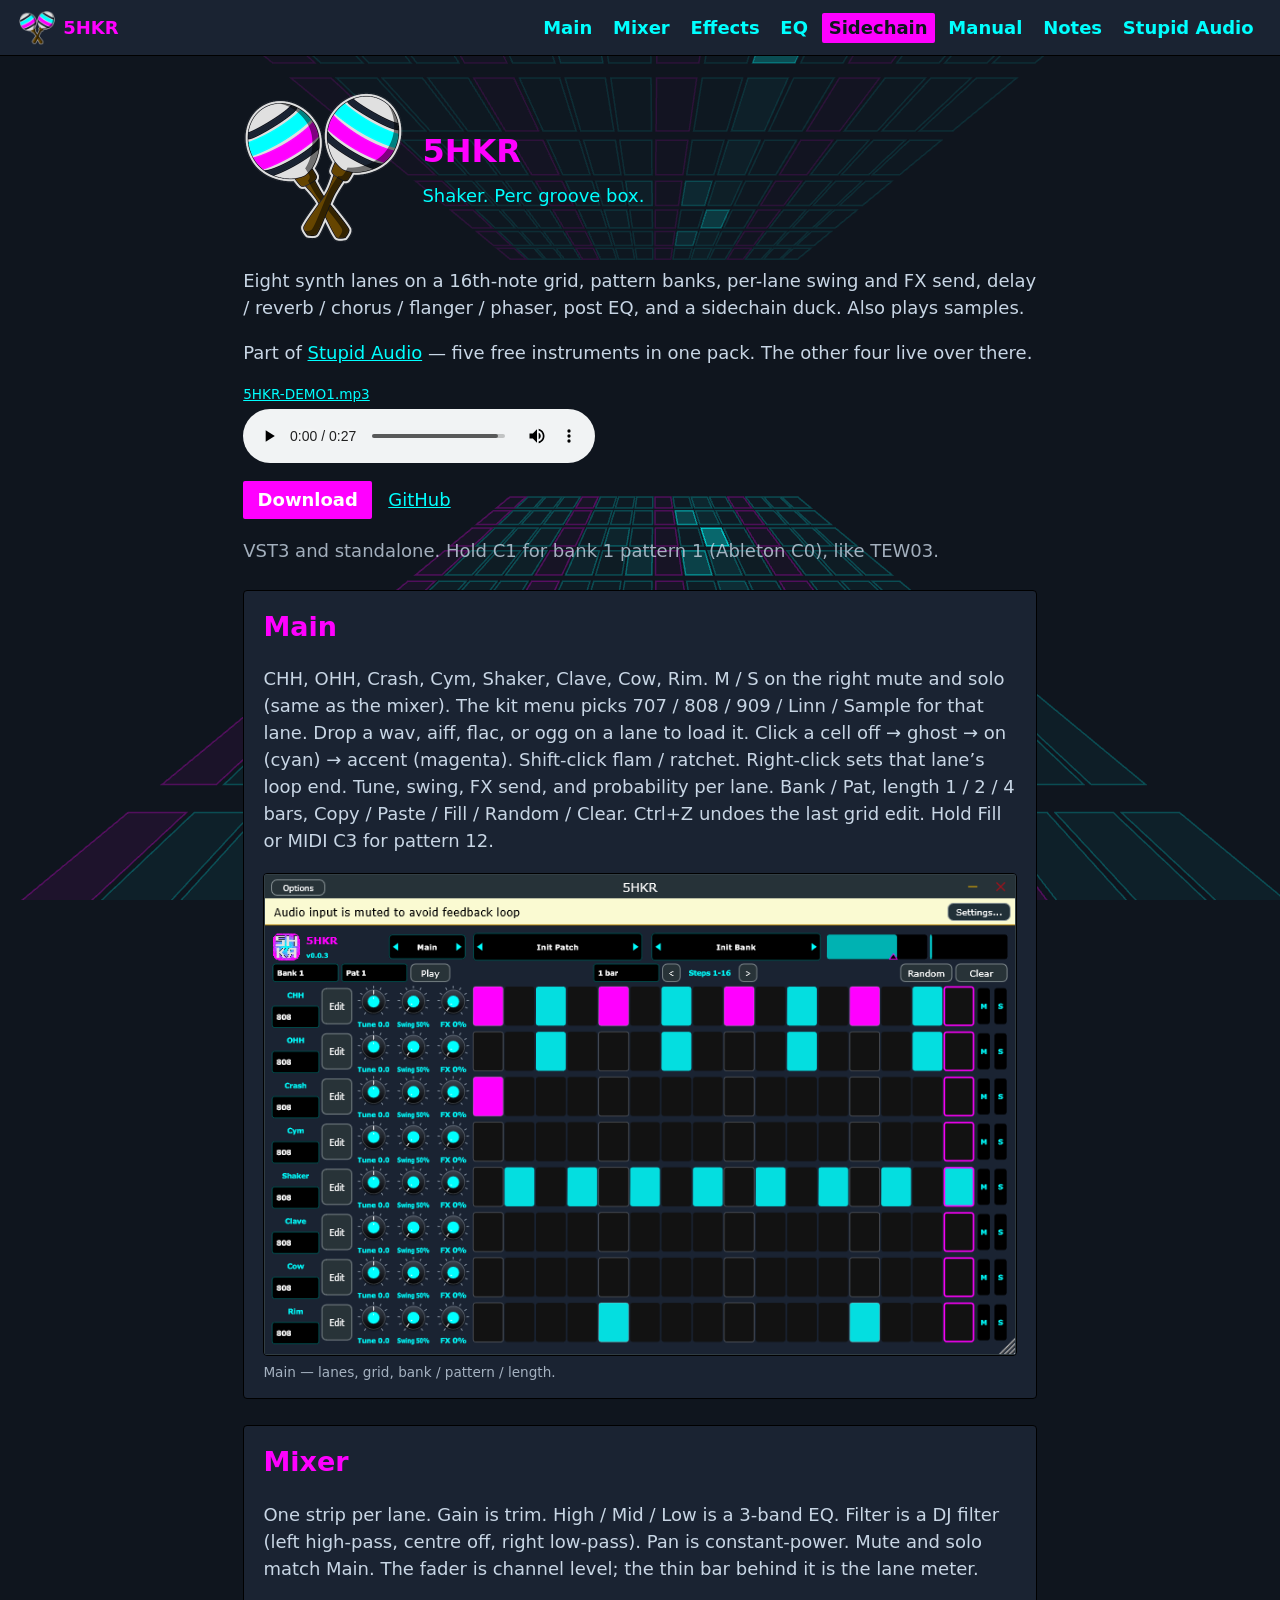
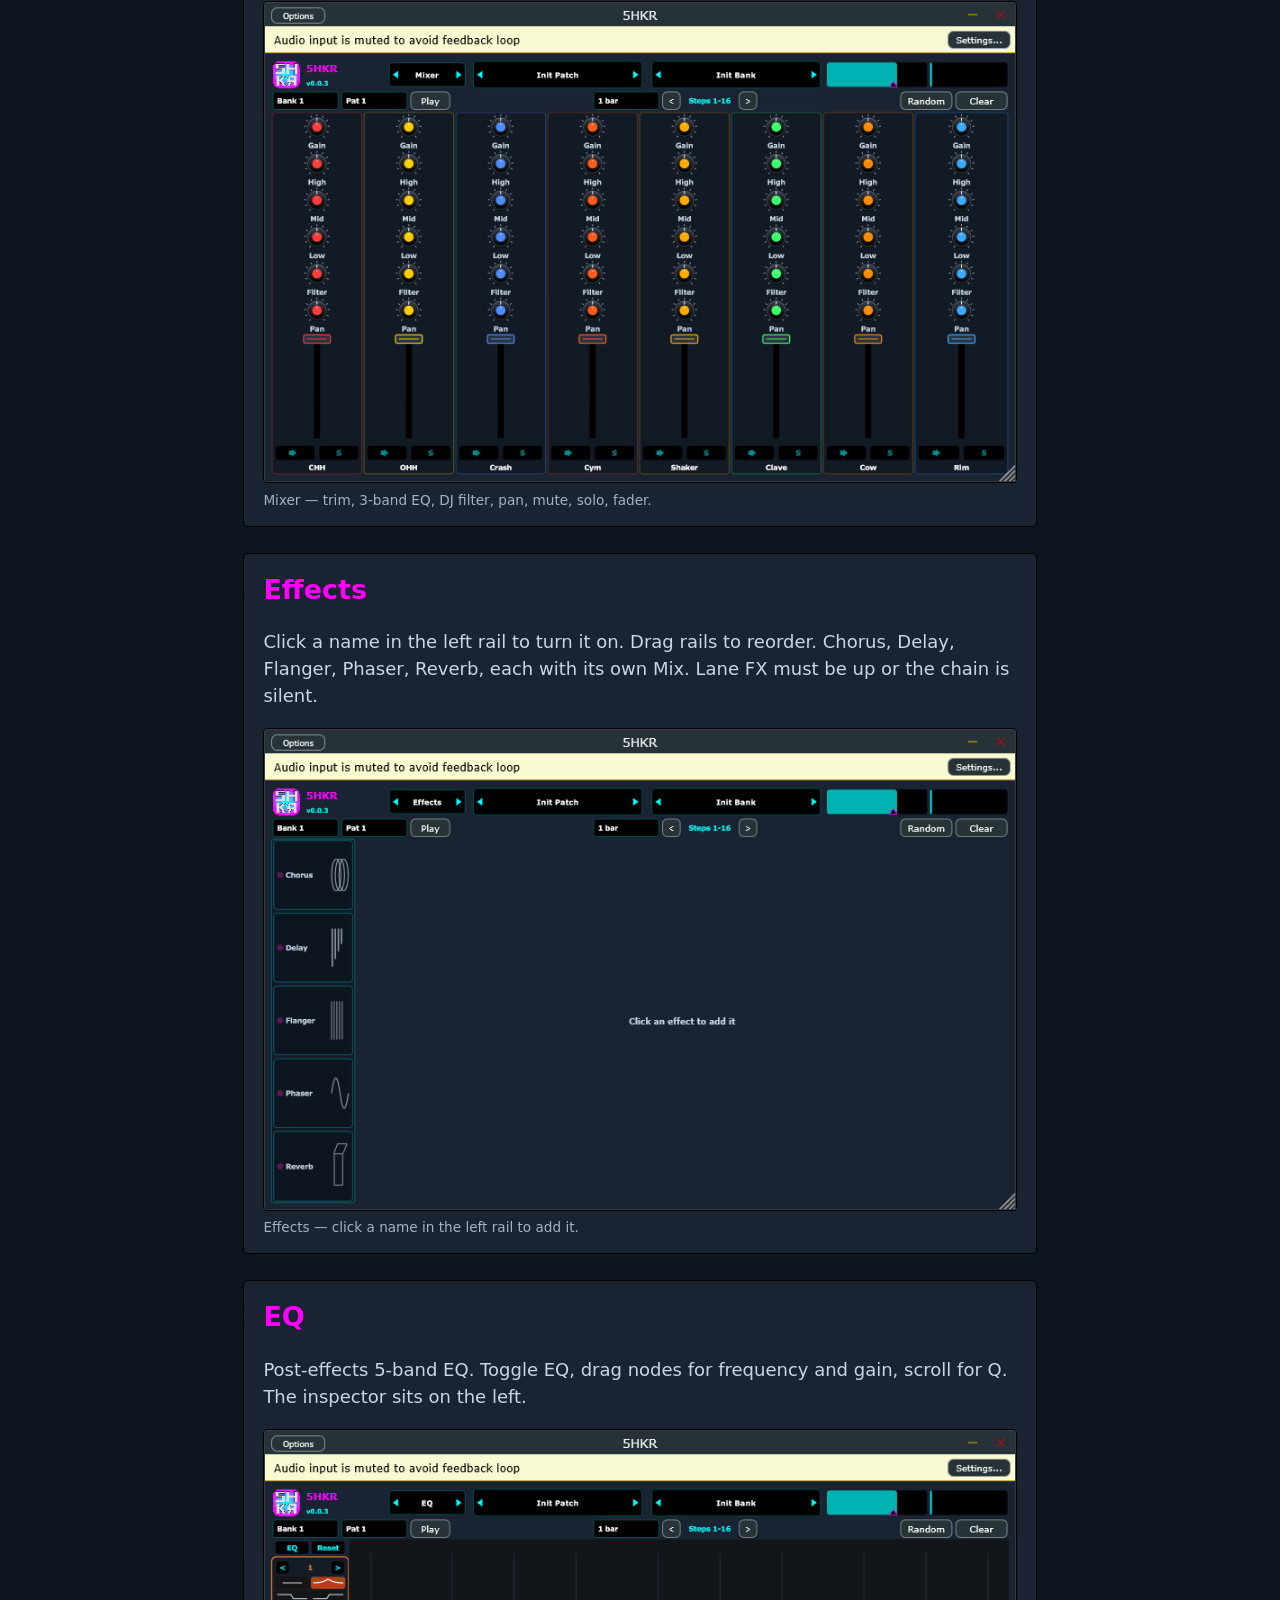
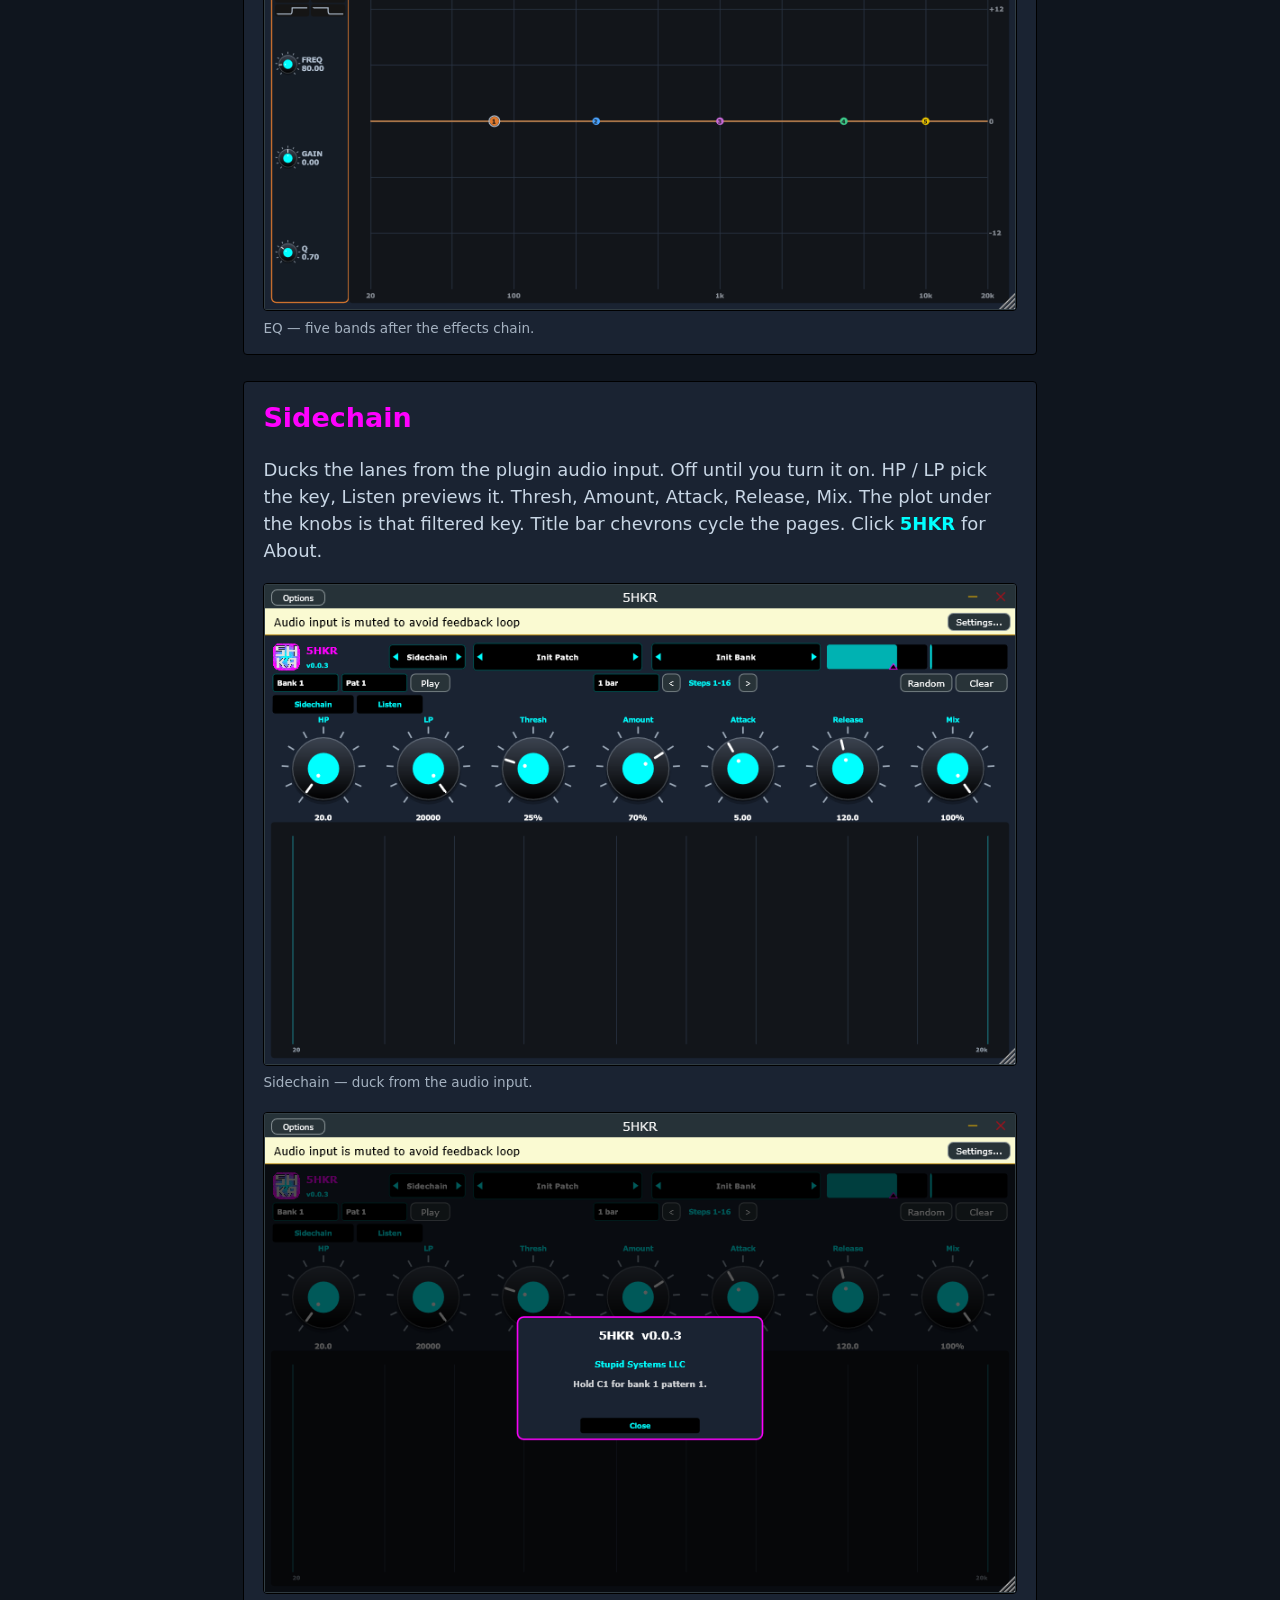
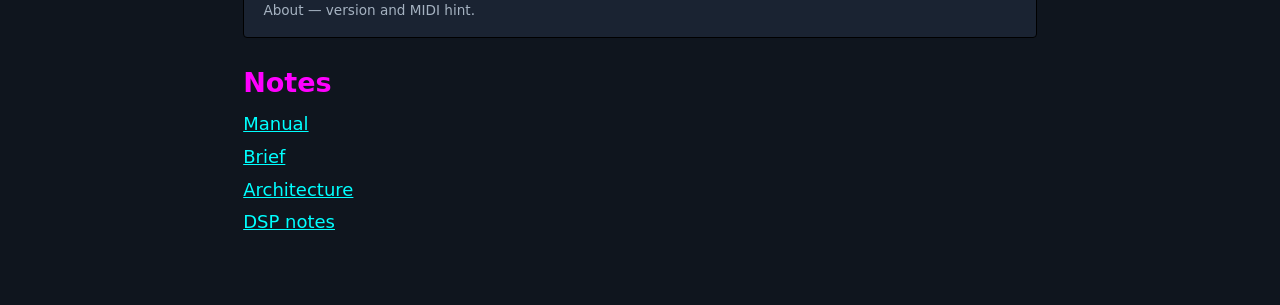
==== docs/index.html @ c264ff8a "add perc sequencer tools and grid undo - ghost steps, flam/ratchet, per-lane probability - copy/past" ====
<!DOCTYPE html>
<html lang="en">
<head>
  <meta charset="utf-8">
  <meta name="viewport" content="width=device-width, initial-scale=1">
  <title>5HKR | perc groove box</title>
  <link rel="icon" href="logo.png">
  <link rel="stylesheet" href="style.css">
</head>
<body>
  <canvas id="fx" aria-hidden="true"></canvas>
  <header>
    <a class="brand" href="#top"><img src="logo.png" alt="" width="36" height="36">5HKR</a>
    <nav>
      <a href="#main">Main</a>
      <a href="#mixer">Mixer</a>
      <a href="#effects">Effects</a>
      <a href="#eq">EQ</a>
      <a href="#sidechain">Sidechain</a>
      <a href="notes.html?doc=MANUAL.md">Manual</a>
      <a href="#notes">Notes</a>
      <a href="https://audio.stupid.systems/">Stupid Audio</a>
    </nav>
  </header>

  <main id="top">
    <div class="lead">
      <img class="hero" src="logo.png" alt="5HKR" width="160" height="160">
      <div>
        <h1>5HKR</h1>
        <p class="tag">Shaker. Perc groove box.</p>
      </div>
    </div>
    <p>Eight synth lanes on a 16th-note grid, pattern banks, per-lane swing and FX send, delay / reverb / chorus / flanger / phaser, post EQ, and a sidechain duck. Also plays samples.</p>
    <p>Part of <a href="https://audio.stupid.systems/">Stupid Audio</a> — five free instruments in one pack. The other four live over there.</p>
    <p class="demo">
      <a href="5HKR-DEMO1.mp3">5HKR-DEMO1.mp3</a>
      <audio controls preload="metadata">
        <source src="5HKR-DEMO1.mp3" type="audio/mpeg">
        Your browser cannot play this demo.
      </audio>
    </p>
    <p class="actions">
      <a class="download" href="https://github.com/iamtew/5HKR/releases/latest">Download</a>
      <a href="https://github.com/iamtew/5HKR">GitHub</a>
    </p>
    <p class="meta">VST3 and standalone. Hold C1 for bank 1 pattern 1 (Ableton C0), like TEW03.</p>

    <section id="main" class="card">
      <h2>Main</h2>
      <p>CHH, OHH, Crash, Cym, Shaker, Clave, Cow, Rim. M / S on the right mute and solo (same as the mixer). The kit menu picks 707 / 808 / 909 / Linn / Sample for that lane. Drop a wav, aiff, flac, or ogg on a lane to load it. Click a cell off → ghost → on (cyan) → accent (magenta). Shift-click flam / ratchet. Right-click sets that lane’s loop end. Tune, swing, FX send, and probability per lane. Bank / Pat, length 1 / 2 / 4 bars, Copy / Paste / Fill / Random / Clear. Ctrl+Z undoes the last grid edit. Hold Fill or MIDI C3 for pattern 12.</p>
      <figure>
        <img class="shot" src="main.png" alt="5HKR main page: eight lanes and step grid">
        <figcaption>Main — lanes, grid, bank / pattern / length.</figcaption>
      </figure>
    </section>

    <section id="mixer" class="card">
      <h2>Mixer</h2>
      <p>One strip per lane. Gain is trim. High / Mid / Low is a 3-band EQ. Filter is a DJ filter (left high-pass, centre off, right low-pass). Pan is constant-power. Mute and solo match Main. The fader is channel level; the thin bar behind it is the lane meter.</p>
      <figure>
        <img class="shot" src="mixer.png" alt="5HKR mixer page: eight lane strips">
        <figcaption>Mixer — trim, 3-band EQ, DJ filter, pan, mute, solo, fader.</figcaption>
      </figure>
    </section>

    <section id="effects" class="card">
      <h2>Effects</h2>
      <p>Click a name in the left rail to turn it on. Drag rails to reorder. Chorus, Delay, Flanger, Phaser, Reverb, each with its own Mix. Lane FX must be up or the chain is silent.</p>
      <figure>
        <img class="shot" src="effects.png" alt="5HKR effects page: chorus, delay, flanger, phaser, reverb">
        <figcaption>Effects — click a name in the left rail to add it.</figcaption>
      </figure>
    </section>

    <section id="eq" class="card">
      <h2>EQ</h2>
      <p>Post-effects 5-band EQ. Toggle EQ, drag nodes for frequency and gain, scroll for Q. The inspector sits on the left.</p>
      <figure>
        <img class="shot" src="eq.png" alt="5HKR five-band EQ page">
        <figcaption>EQ — five bands after the effects chain.</figcaption>
      </figure>
    </section>

    <section id="sidechain" class="card">
      <h2>Sidechain</h2>
      <p>Ducks the lanes from the plugin audio input. Off until you turn it on. HP / LP pick the key, Listen previews it. Thresh, Amount, Attack, Release, Mix. The plot under the knobs is that filtered key. Title bar chevrons cycle the pages. Click <strong>5HKR</strong> for About.</p>
      <figure>
        <img class="shot" src="sidechain.png" alt="5HKR sidechain page">
        <figcaption>Sidechain — duck from the audio input.</figcaption>
      </figure>
      <figure>
        <img class="shot" src="about.png" alt="5HKR about dialog">
        <figcaption>About — version and MIDI hint.</figcaption>
      </figure>
    </section>

    <section id="notes">
      <h2>Notes</h2>
      <a href="notes.html?doc=MANUAL.md">Manual</a>
      <a href="notes.html?doc=PRD.md">Brief</a>
      <a href="notes.html?doc=ARCHITECTURE.md">Architecture</a>
      <a href="notes.html?doc=DSP_NOTES.md">DSP notes</a>
    </section>
  </main>
  <script type="module" src="fx.js"></script>
  <script src="site.js"></script>
</body>
</html>
---- docs/style.css ----
:root {
  --ink: #0f151e;
  --chassis: #1a2332;
  --magenta: #ff00ff;
  --cyan: #00ffff;
  --metal: #c8d6e5;
  --white: #ffffff;
}

* { box-sizing: border-box; }

body {
  margin: 0;
  background: var(--ink);
  color: var(--metal);
  font: 18px/1.5 system-ui, sans-serif;
}

#fx {
  position: fixed;
  inset: 0;
  overflow: hidden;
  pointer-events: none;
  z-index: 0;
}

a { color: var(--cyan); }
a:hover { color: var(--magenta); }

header {
  position: sticky;
  top: 0;
  z-index: 2;
  display: flex;
  align-items: center;
  justify-content: space-between;
  gap: 1rem;
  padding: 0.6rem 1.2rem;
  background: var(--chassis);
  border-bottom: 1px solid #000;
}

.brand {
  display: flex;
  align-items: center;
  gap: 0.5rem;
  color: var(--magenta);
  font-weight: 700;
  text-decoration: none;
}

nav { display: flex; flex-wrap: wrap; gap: 0.4rem; }

nav a {
  color: var(--cyan);
  font-weight: 700;
  text-decoration: none;
  padding: 0.1rem 0.45rem;
  border-radius: 2px;
}

nav a.on {
  color: var(--ink);
  background: var(--magenta);
}

main {
  position: relative;
  z-index: 1;
  max-width: 52rem;
  margin: 0 auto;
  padding: 2rem 1.2rem 4rem;
}

.lead {
  display: flex;
  align-items: center;
  gap: 1.2rem;
  margin-bottom: 1.2rem;
}

.hero { display: block; flex-shrink: 0; }

figure { margin: 1.2rem 0 0; }
.shot {
  display: block;
  width: 100%;
  margin: 0;
  border-radius: 4px;
  border: 1px solid #000;
}
figcaption {
  margin-top: 0.4rem;
  font-size: 0.85rem;
  opacity: 0.8;
}

h1, h2 { color: var(--magenta); margin: 0 0 0.4rem; }

h1 { font-size: 2rem; }

.tag { margin: 0.2rem 0 0; color: var(--cyan); }

.demo { margin: 0 0 0.7rem; }
.demo a { display: block; font-size: 0.85rem; margin-bottom: 0.25rem; }
.demo audio { width: 100%; max-width: 22rem; display: block; }

.actions { display: flex; align-items: center; gap: 1rem; }

.download {
  display: inline-block;
  background: var(--magenta);
  color: var(--white);
  font-weight: 700;
  text-decoration: none;
  padding: 0.35rem 0.9rem;
  border-radius: 2px;
}

.download:hover { background: var(--cyan); color: var(--ink); }

.meta { color: var(--metal); opacity: 0.8; }

section { margin-top: 1.6rem; }

.card {
  background: var(--chassis);
  border: 1px solid #000;
  border-radius: 4px;
  padding: 1rem 1.2rem;
}

#notes a { display: block; margin: 0.35rem 0; }

strong { color: var(--cyan); }

.md h1, .md h2, .md h3 { color: var(--magenta); margin: 1.2rem 0 0.35rem; }
.md h1 { margin-top: 0; font-size: 1.7rem; }
.md h2 { font-size: 1.2rem; }
.md h3 { font-size: 1.05rem; }
.md p { margin: 0.45rem 0; }
.md ul, .md ol { padding-left: 1.25rem; margin: 0.35rem 0; }
.md li { margin: 0.2rem 0; }
.md code {
  background: var(--ink);
  padding: 0.05rem 0.35rem;
  border-radius: 2px;
  font-size: 0.9em;
}
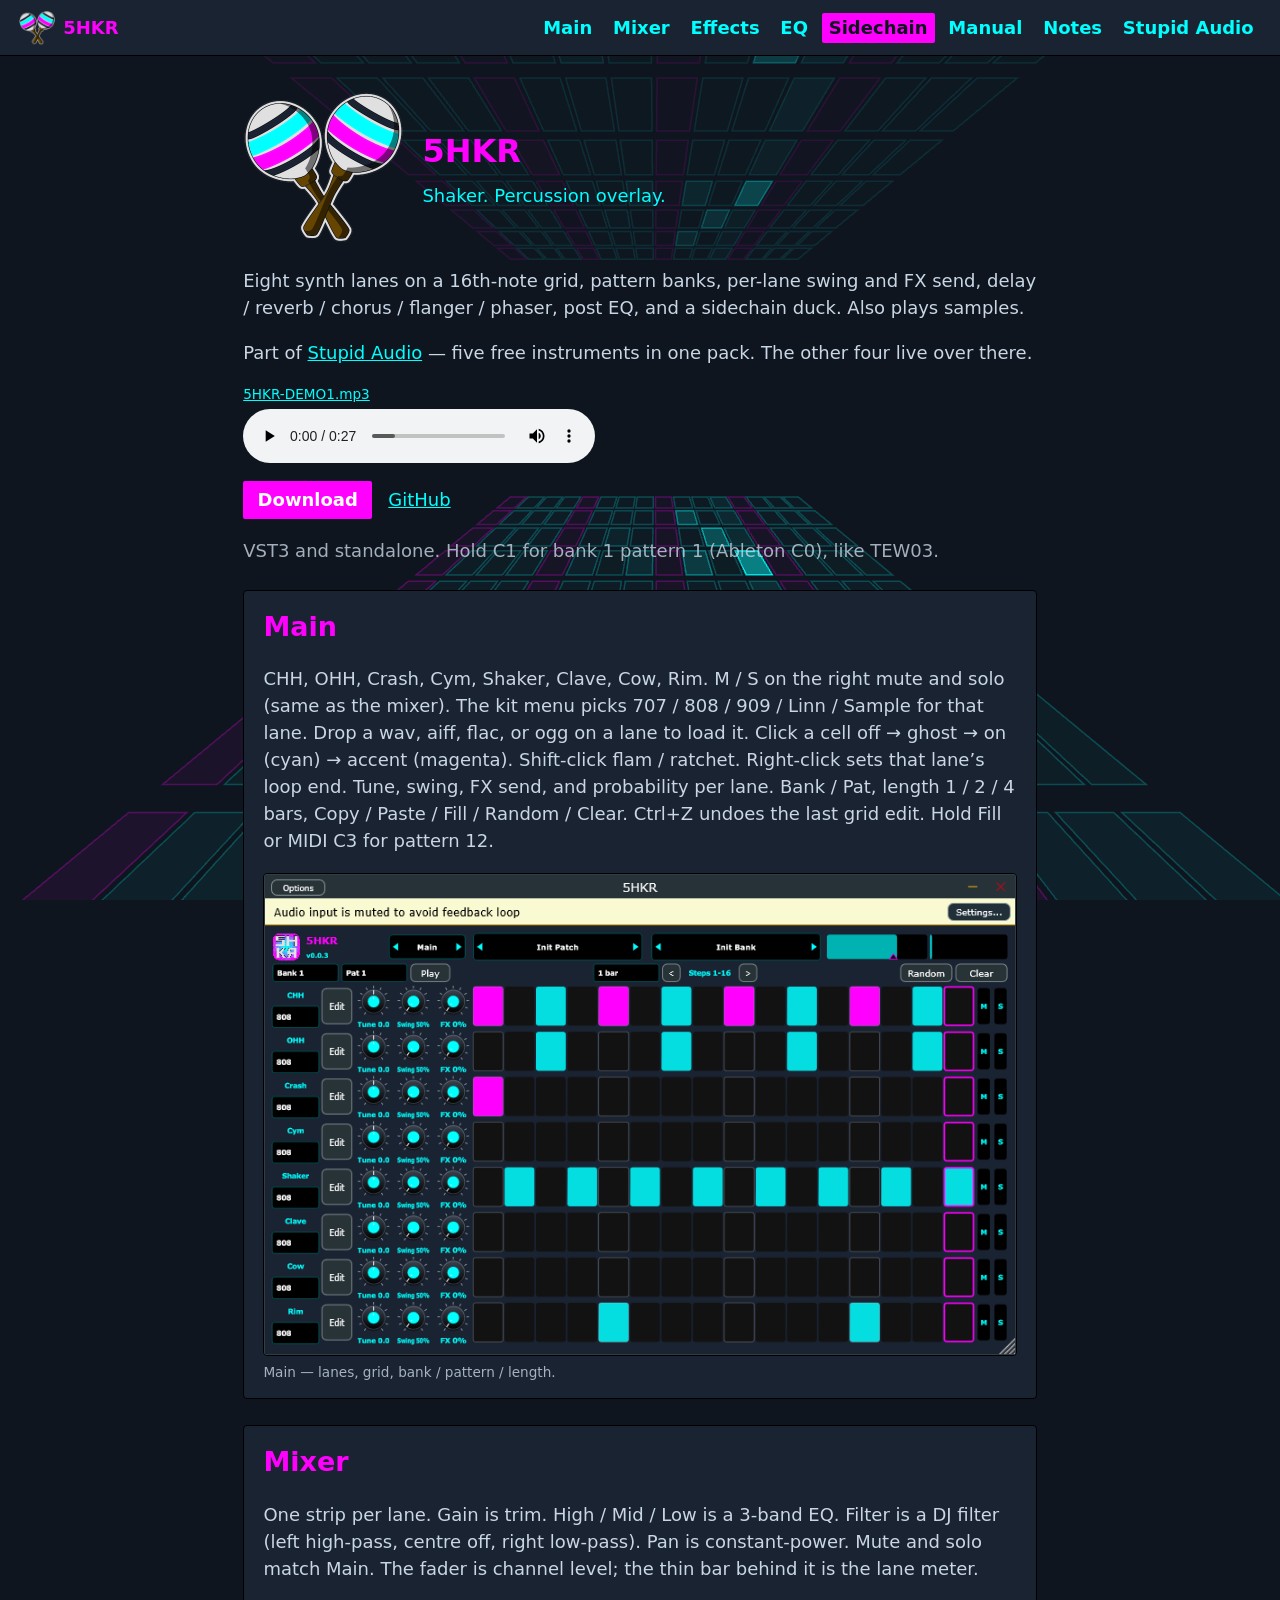
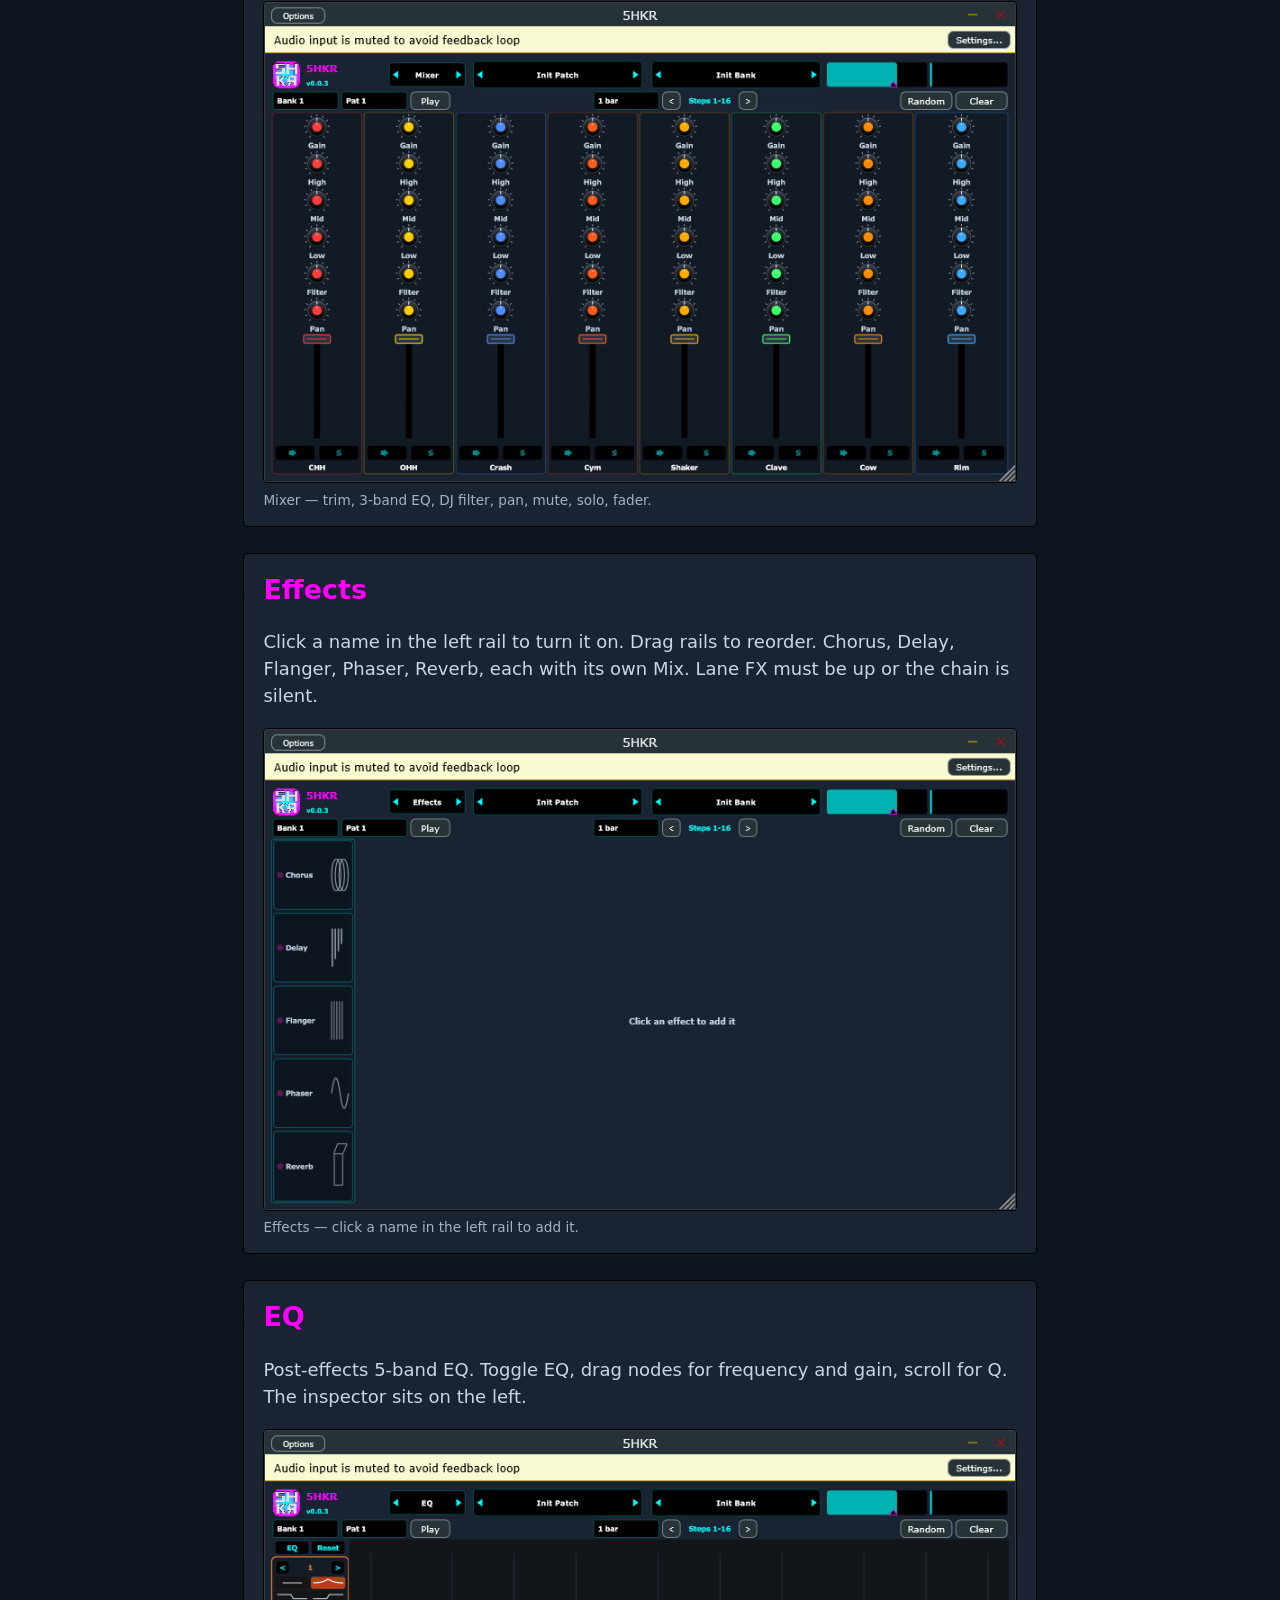
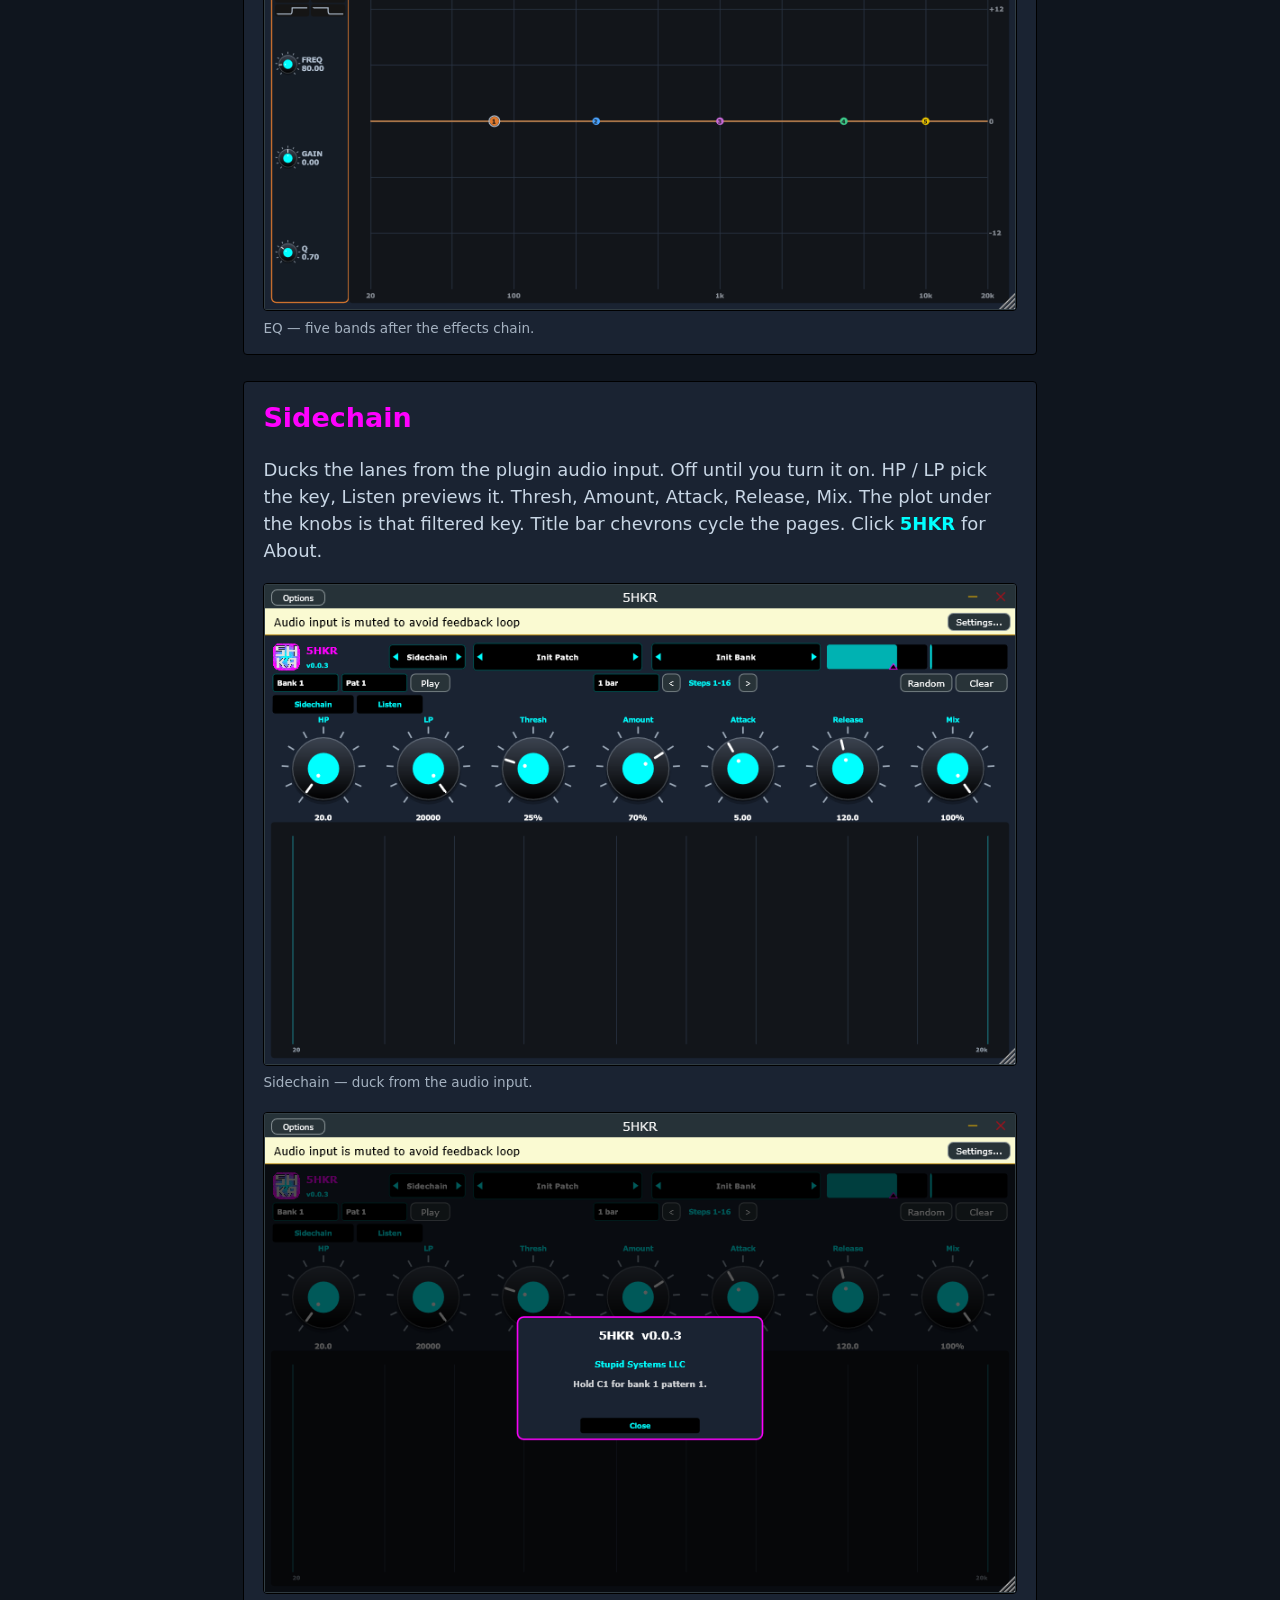
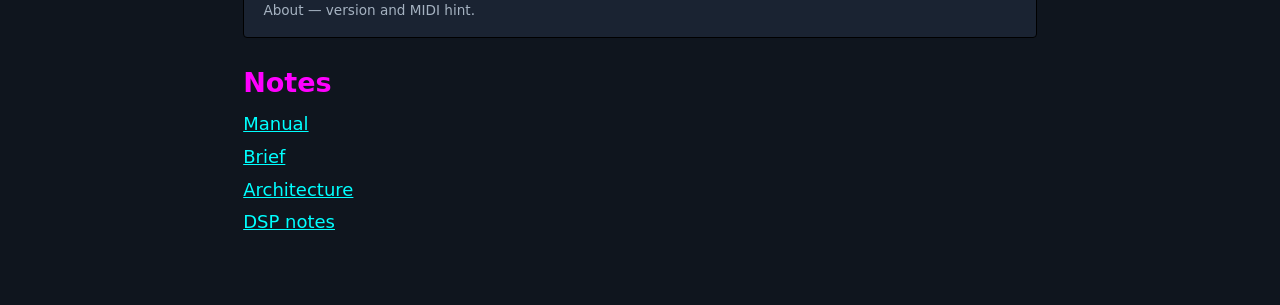
==== commit cb847551: "call it percussion overlay - replace groove box product copy  Co-authored-by: Cursor <cursoragent@cu" ====
--- a/docs/index.html
+++ b/docs/index.html
@@ -3,7 +3,7 @@
 <head>
   <meta charset="utf-8">
   <meta name="viewport" content="width=device-width, initial-scale=1">
-  <title>5HKR | perc groove box</title>
+  <title>5HKR | percussion overlay</title>
   <link rel="icon" href="logo.png">
   <link rel="stylesheet" href="style.css">
 </head>
@@ -28,7 +28,7 @@
       <img class="hero" src="logo.png" alt="5HKR" width="160" height="160">
       <div>
         <h1>5HKR</h1>
-        <p class="tag">Shaker. Perc groove box.</p>
+        <p class="tag">Shaker. Percussion overlay.</p>
       </div>
     </div>
     <p>Eight synth lanes on a 16th-note grid, pattern banks, per-lane swing and FX send, delay / reverb / chorus / flanger / phaser, post EQ, and a sidechain duck. Also plays samples.</p>
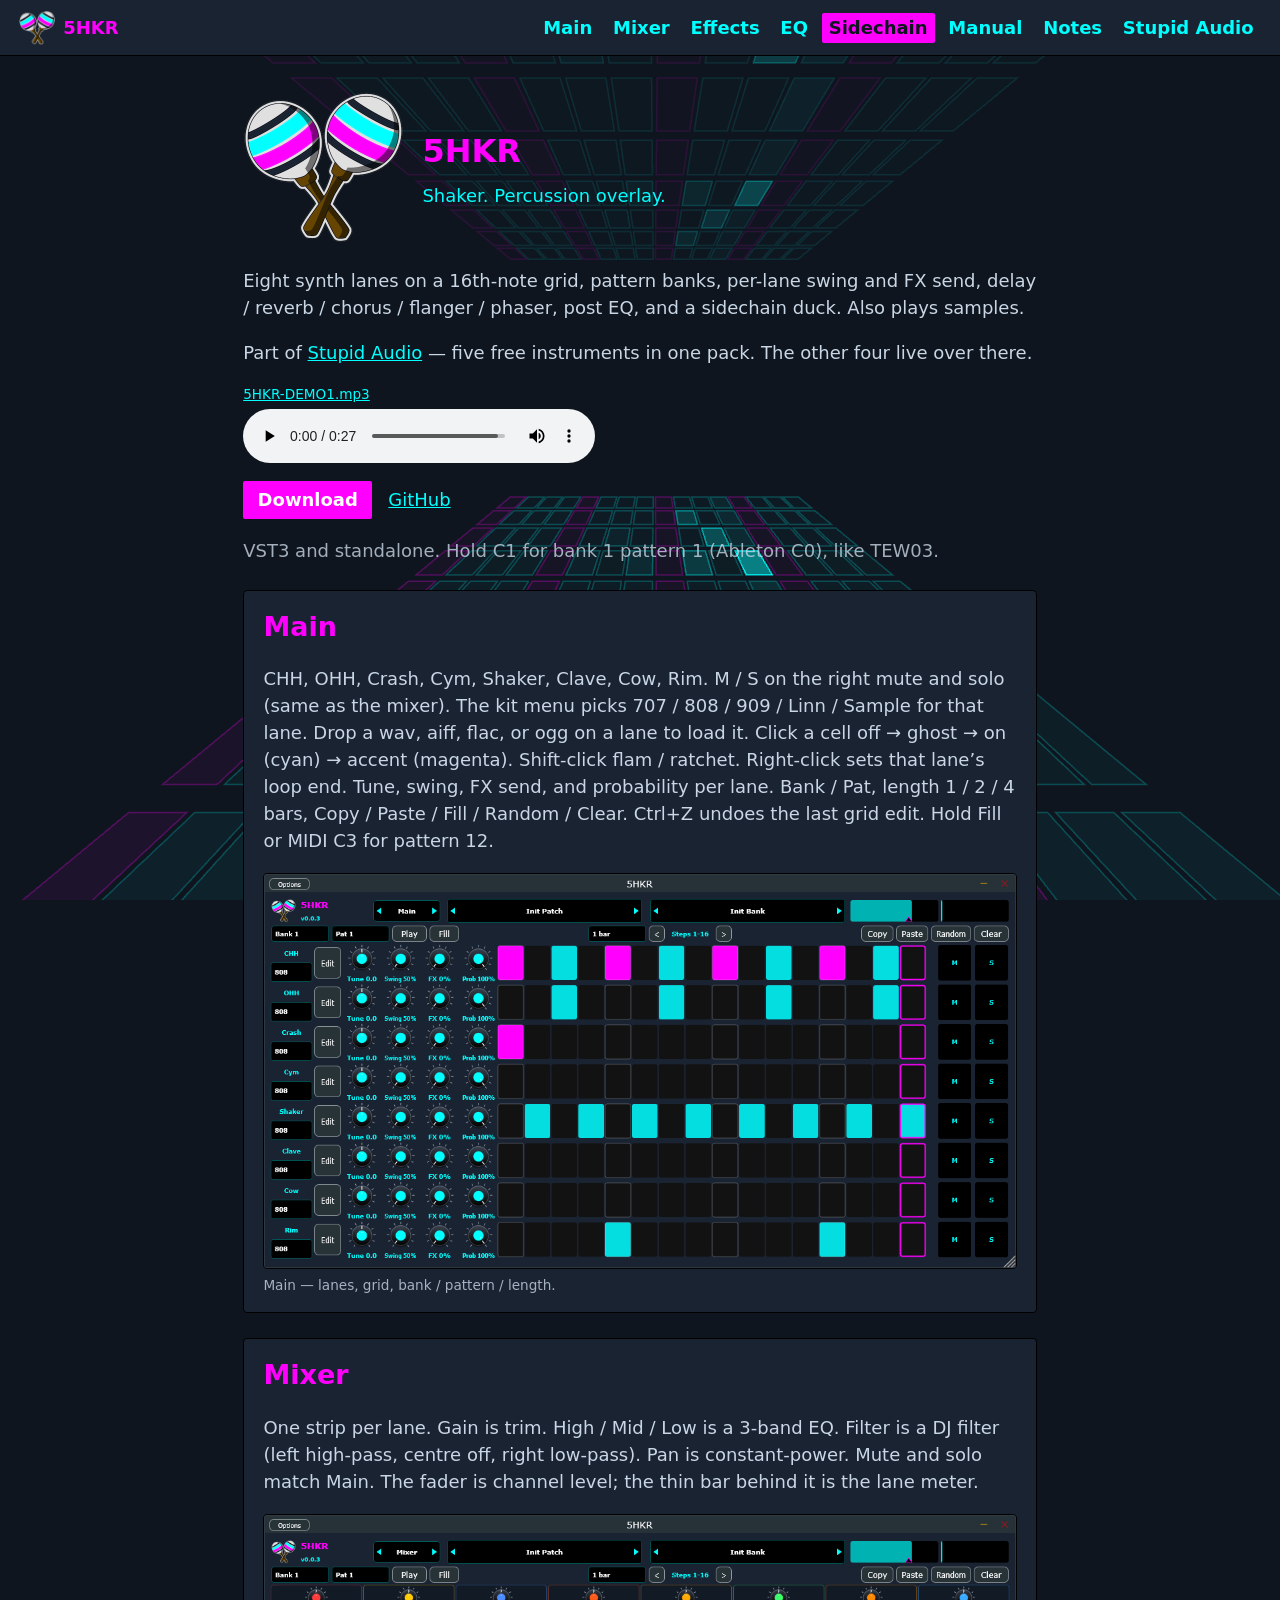
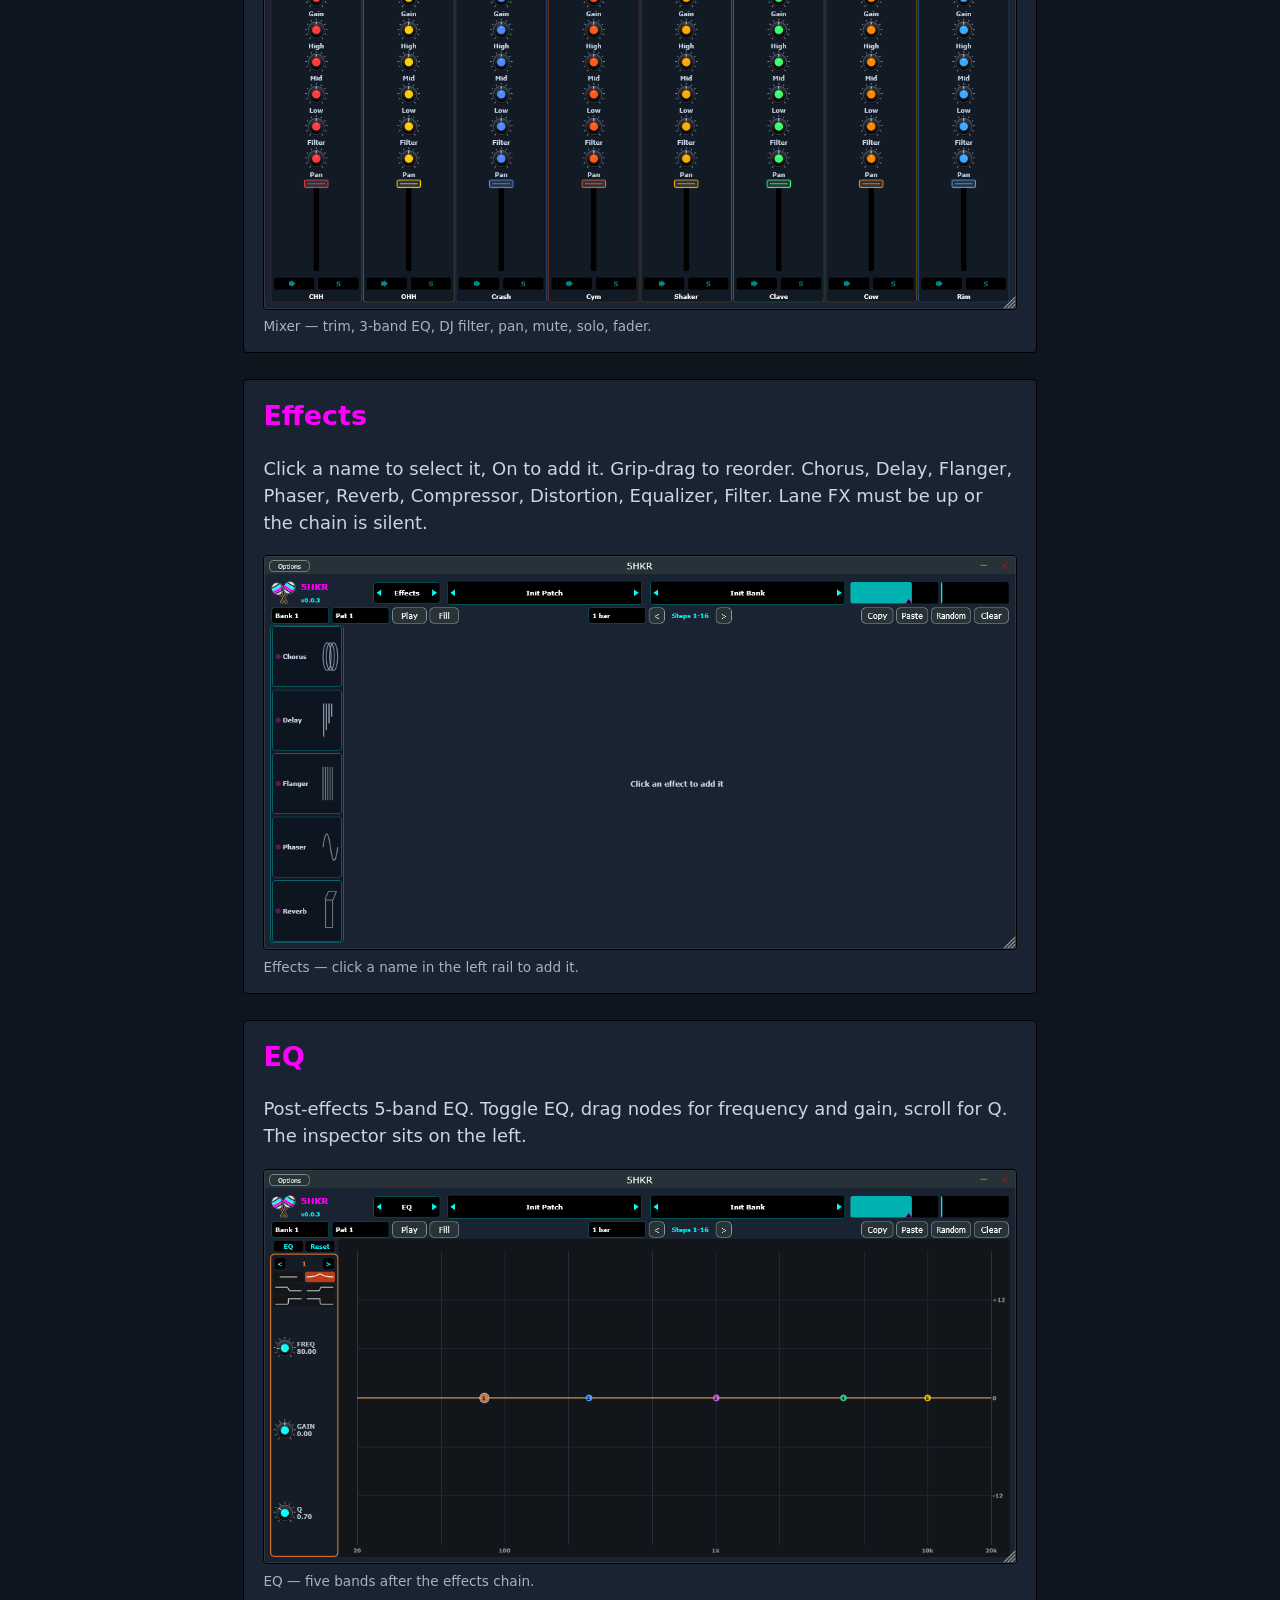
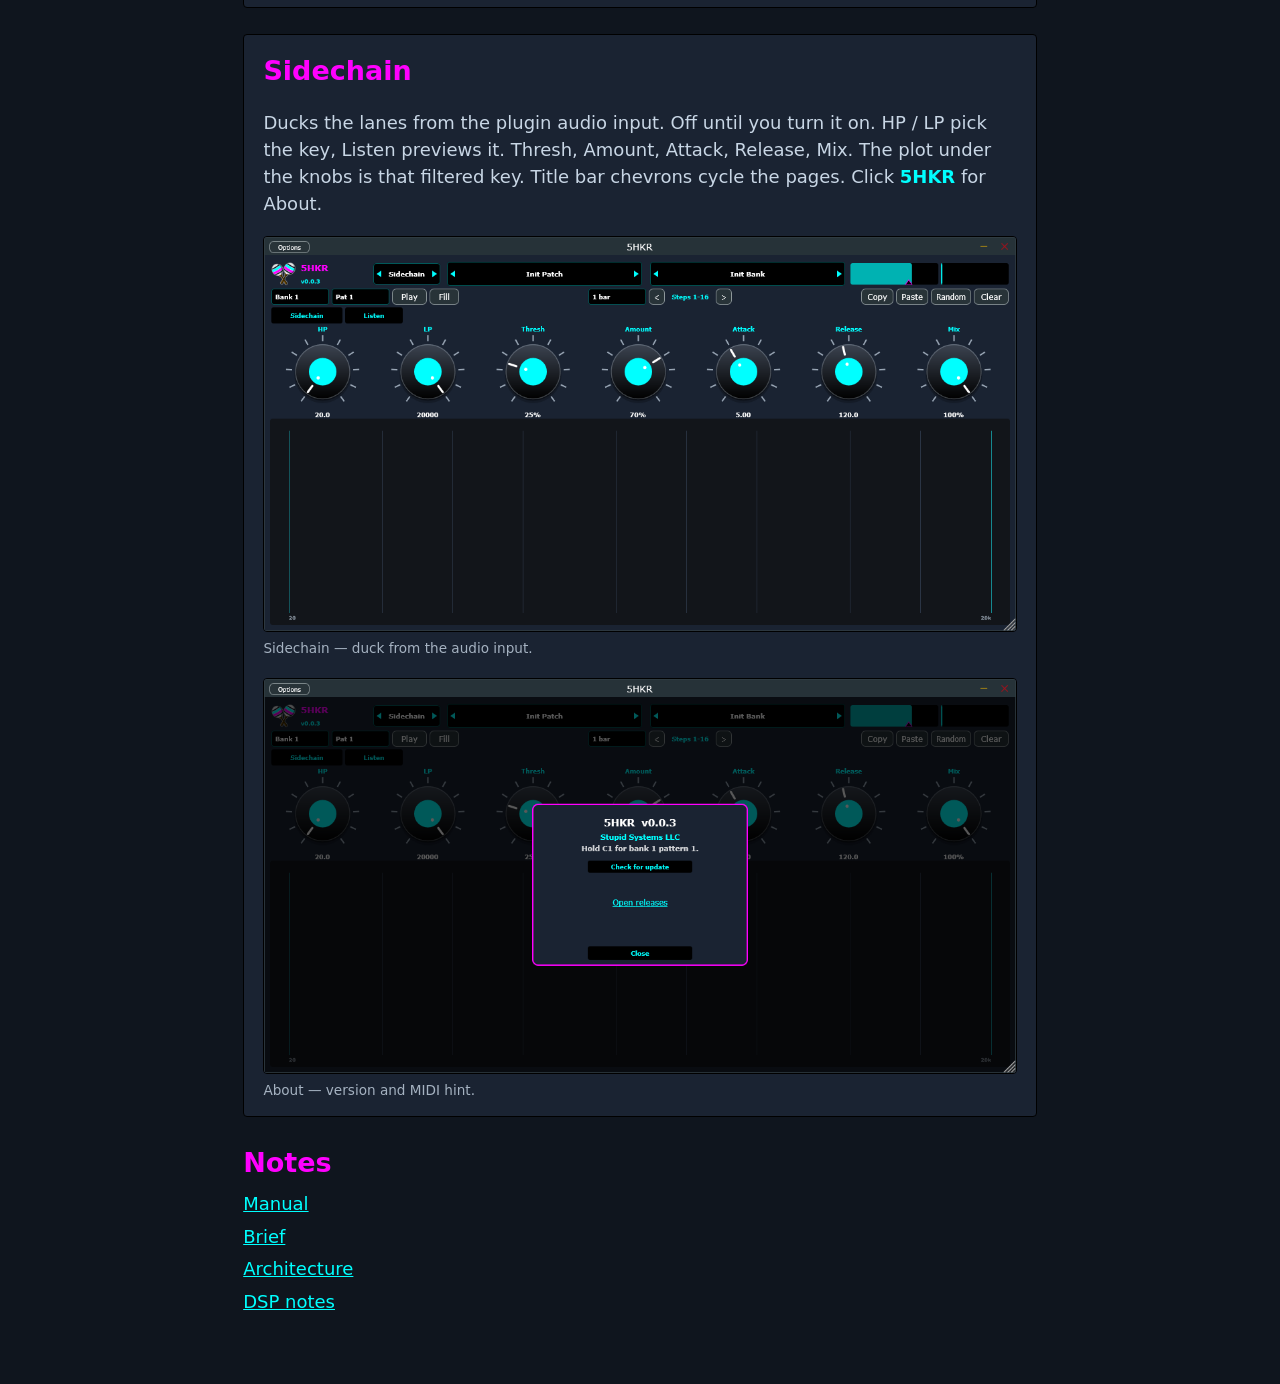
==== commit 28111794: "document nine send effects - drop rack non-goal - pack order and comp GR check  Co-authored-by: Curs" ====
--- a/docs/index.html
+++ b/docs/index.html
@@ -66,7 +66,7 @@
 
     <section id="effects" class="card">
       <h2>Effects</h2>
-      <p>Click a name in the left rail to turn it on. Drag rails to reorder. Chorus, Delay, Flanger, Phaser, Reverb, each with its own Mix. Lane FX must be up or the chain is silent.</p>
+      <p>Click a name to select it, On to add it. Grip-drag to reorder. Chorus, Delay, Flanger, Phaser, Reverb, Compressor, Distortion, Equalizer, Filter. Lane FX must be up or the chain is silent.</p>
       <figure>
         <img class="shot" src="effects.png" alt="5HKR effects page: chorus, delay, flanger, phaser, reverb">
         <figcaption>Effects — click a name in the left rail to add it.</figcaption>
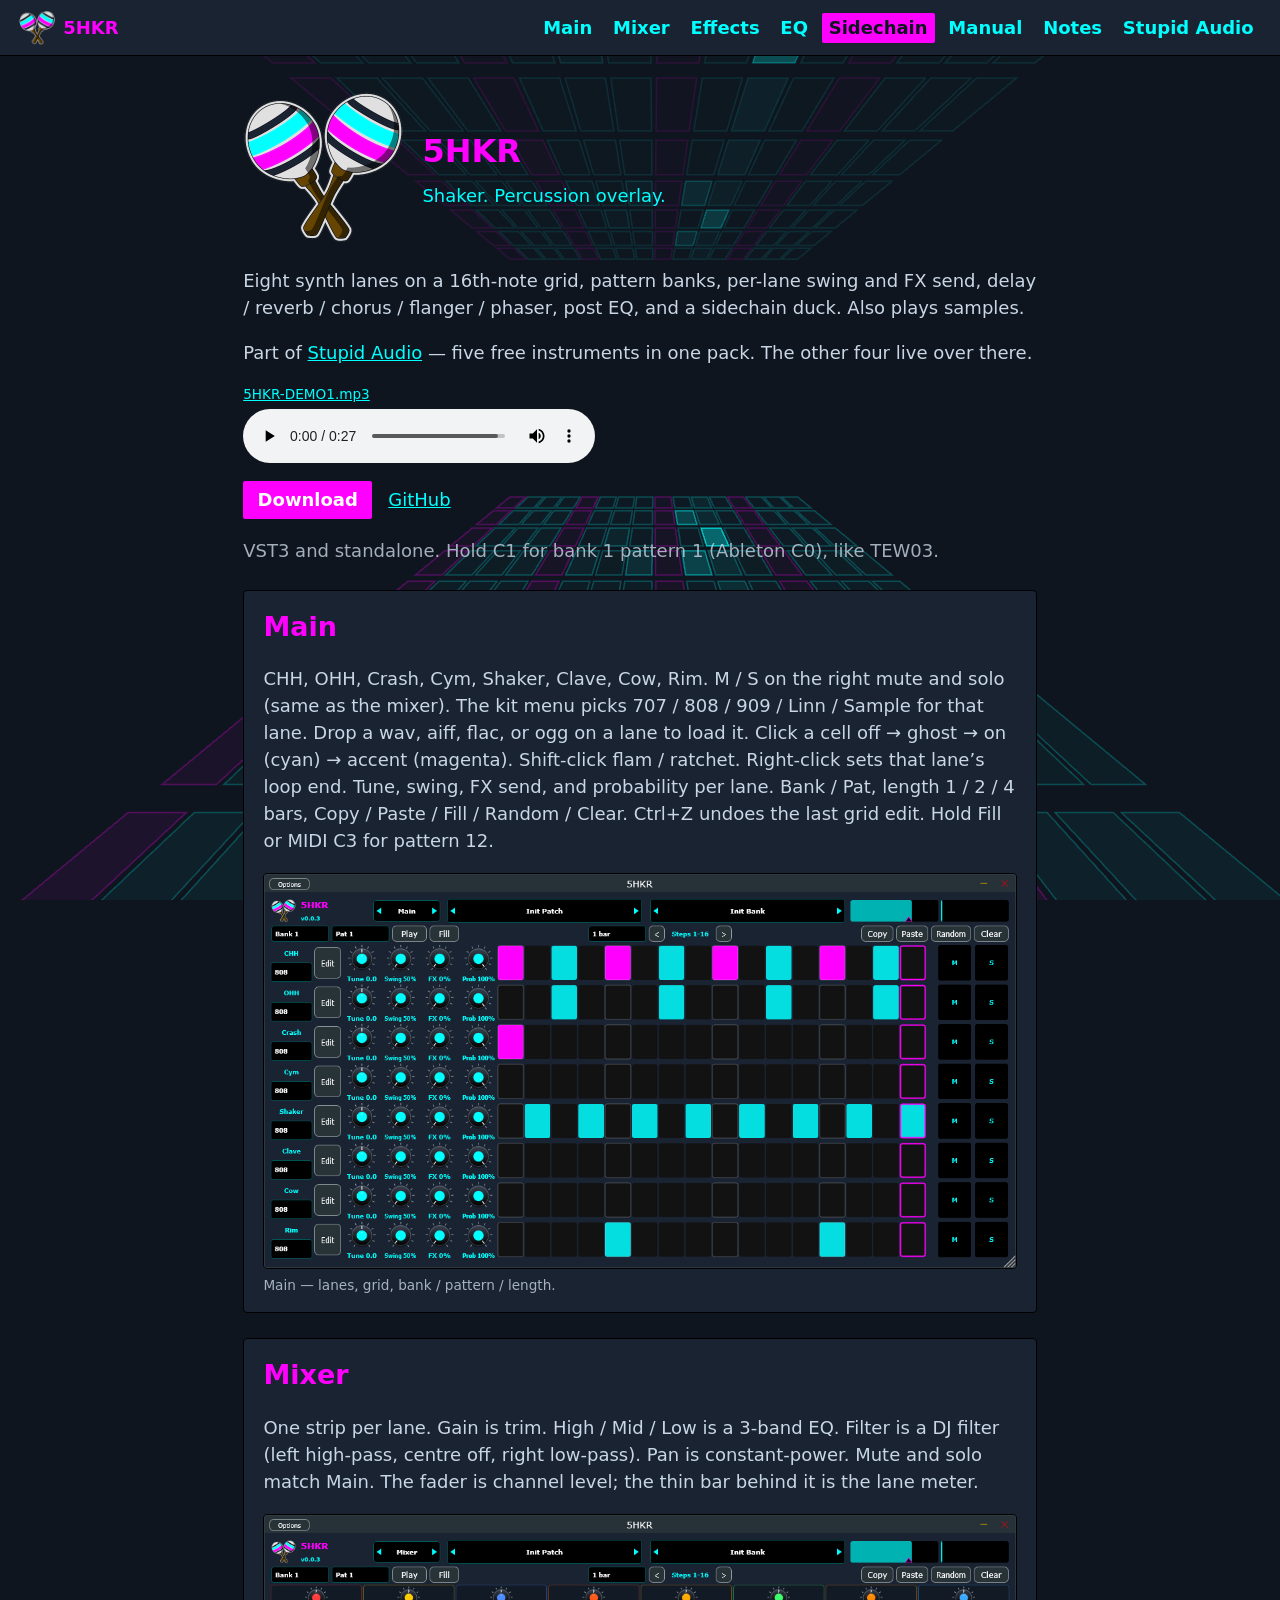
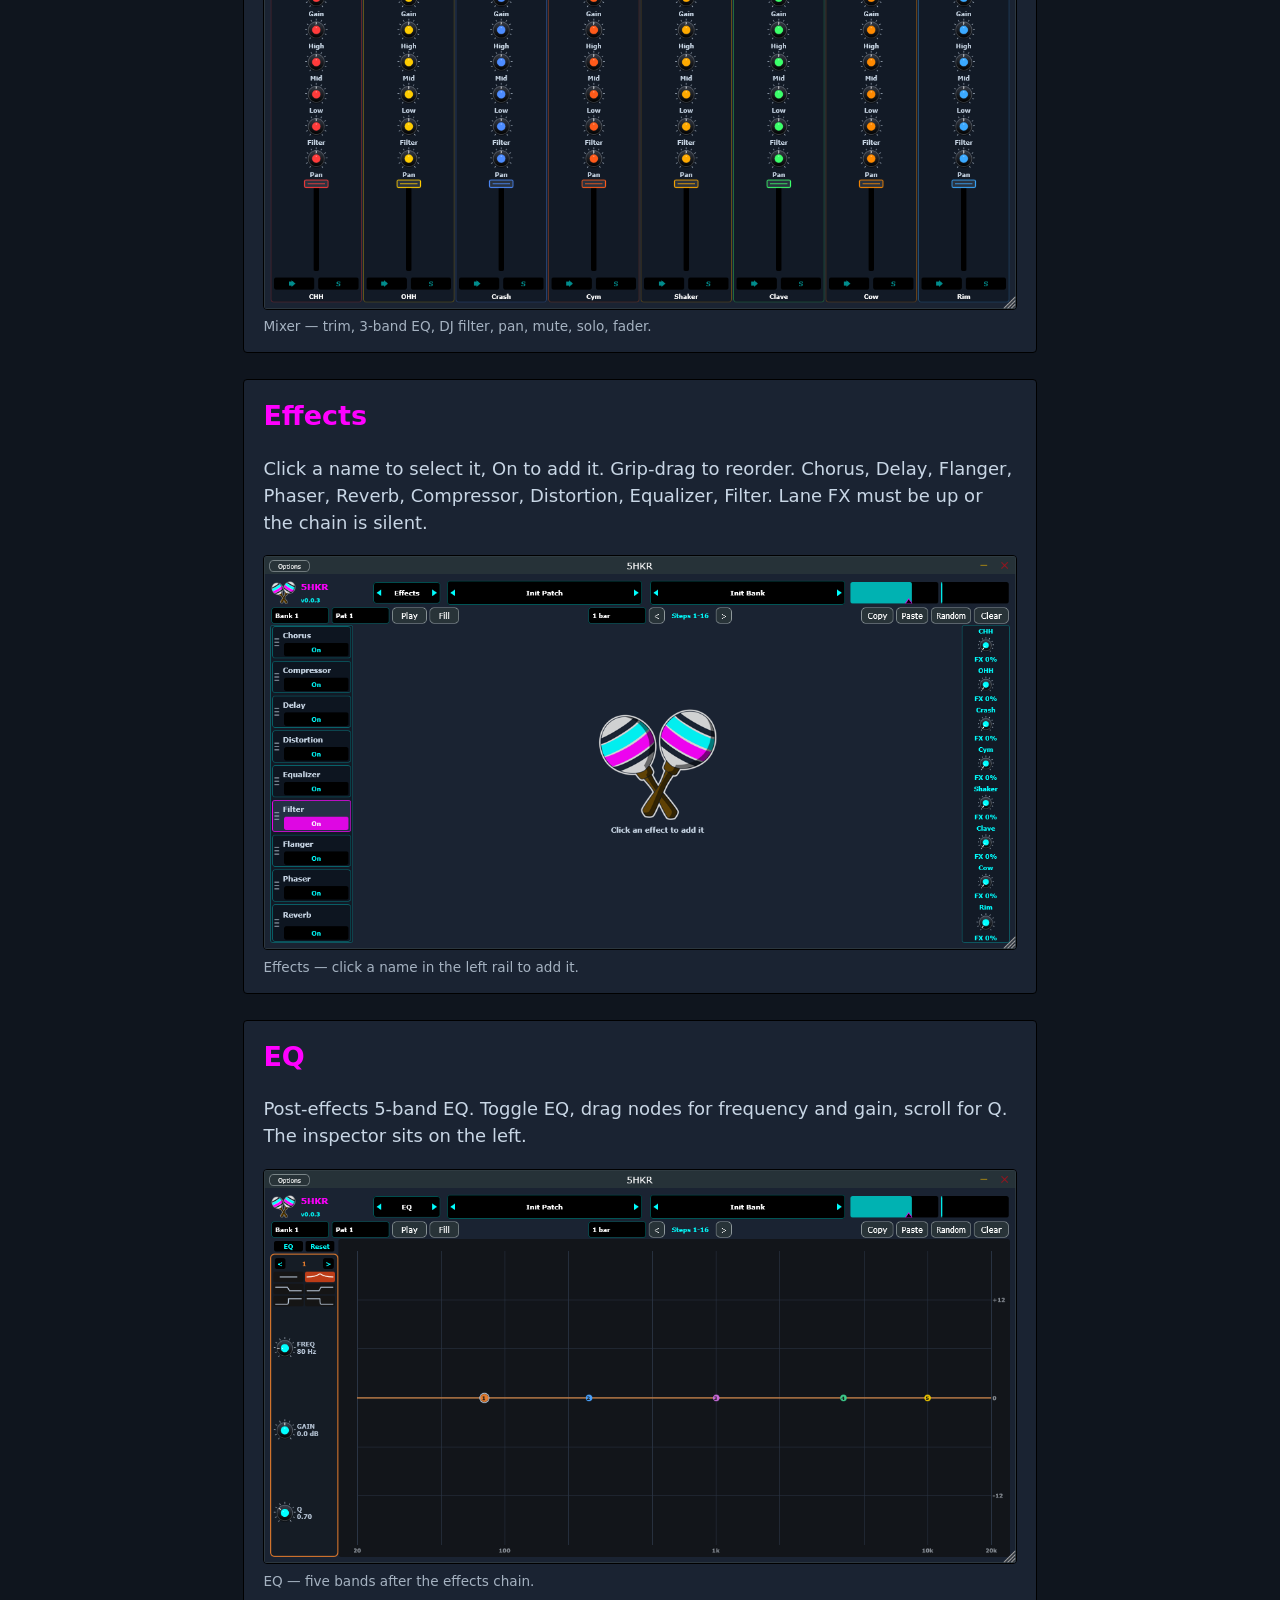
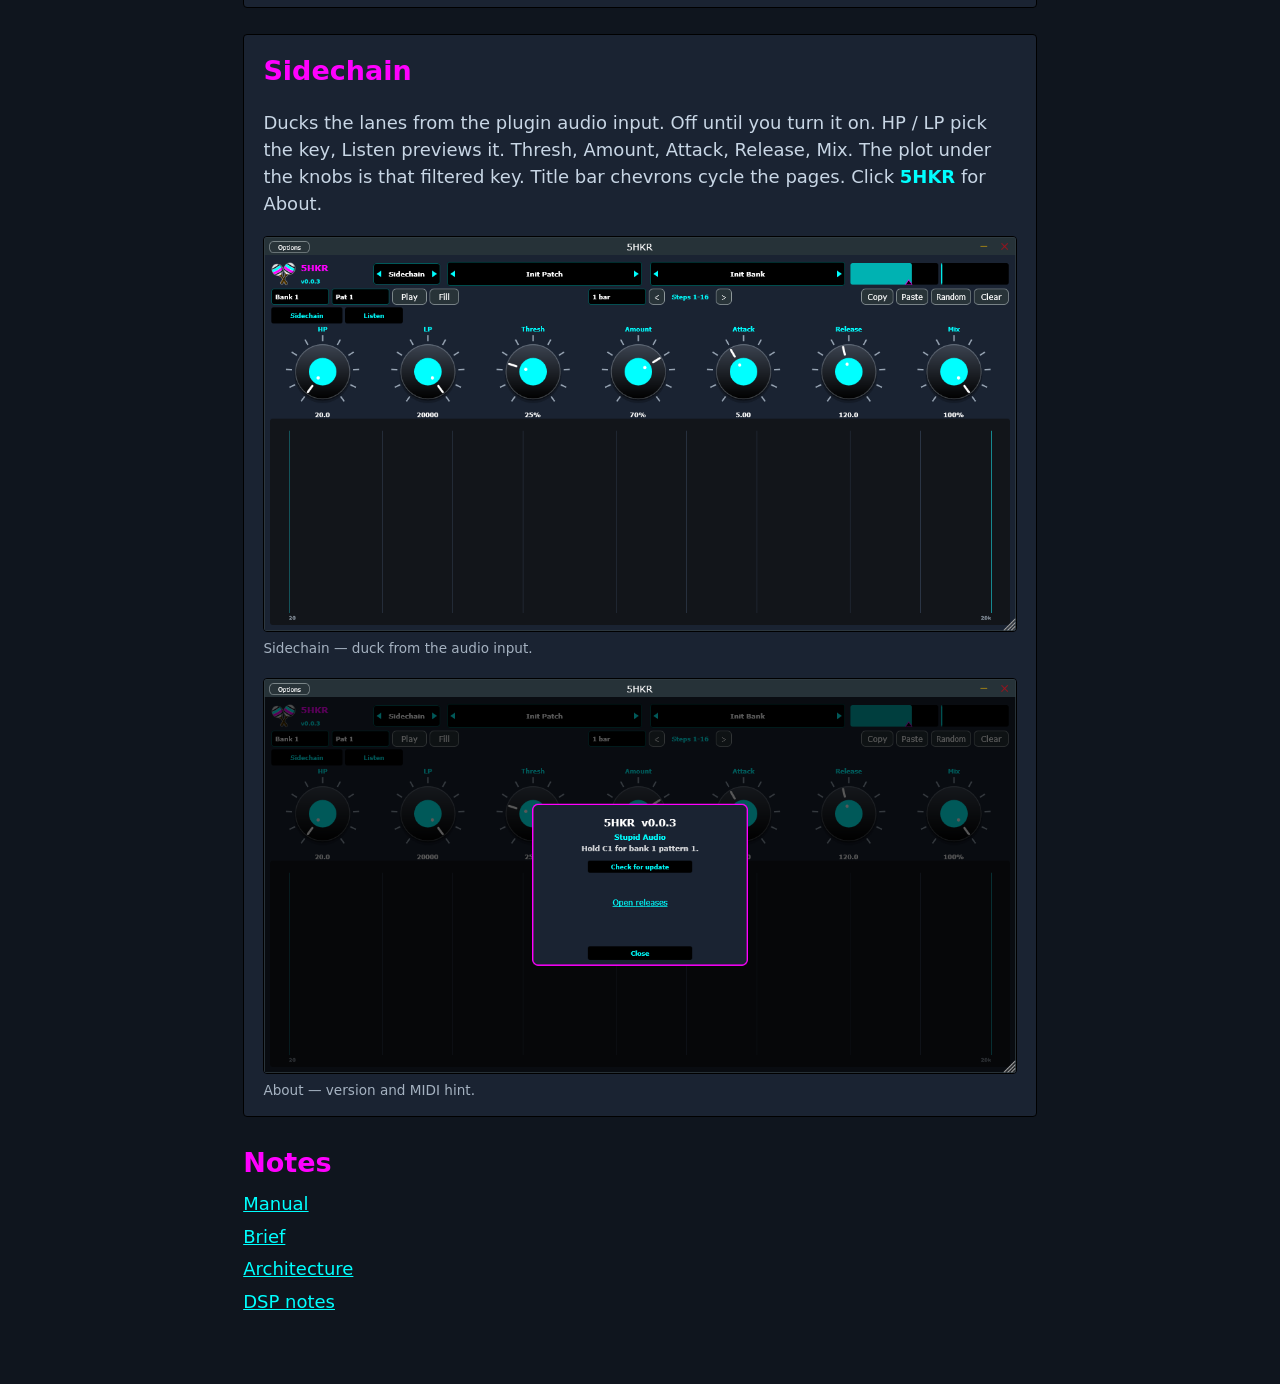
==== commit 6f405ec8: "add OpenGraph preview image - serve ogimage-5HKR.png from docs - point og and twitter tags at it  Co" ====
--- a/docs/index.html
+++ b/docs/index.html
@@ -4,6 +4,16 @@
   <meta charset="utf-8">
   <meta name="viewport" content="width=device-width, initial-scale=1">
   <title>5HKR | percussion overlay</title>
+  <meta name="description" content="percussion overlay">
+  <meta property="og:type" content="website">
+  <meta property="og:title" content="5HKR | percussion overlay">
+  <meta property="og:description" content="percussion overlay">
+  <meta property="og:url" content="https://iamtew.github.io/5HKR/">
+  <meta property="og:image" content="https://iamtew.github.io/5HKR/ogimage-5HKR.png">
+  <meta property="og:image:width" content="1200">
+  <meta property="og:image:height" content="630">
+  <meta name="twitter:card" content="summary_large_image">
+  <meta name="twitter:image" content="https://iamtew.github.io/5HKR/ogimage-5HKR.png">
   <link rel="icon" href="logo.png">
   <link rel="stylesheet" href="style.css">
 </head>
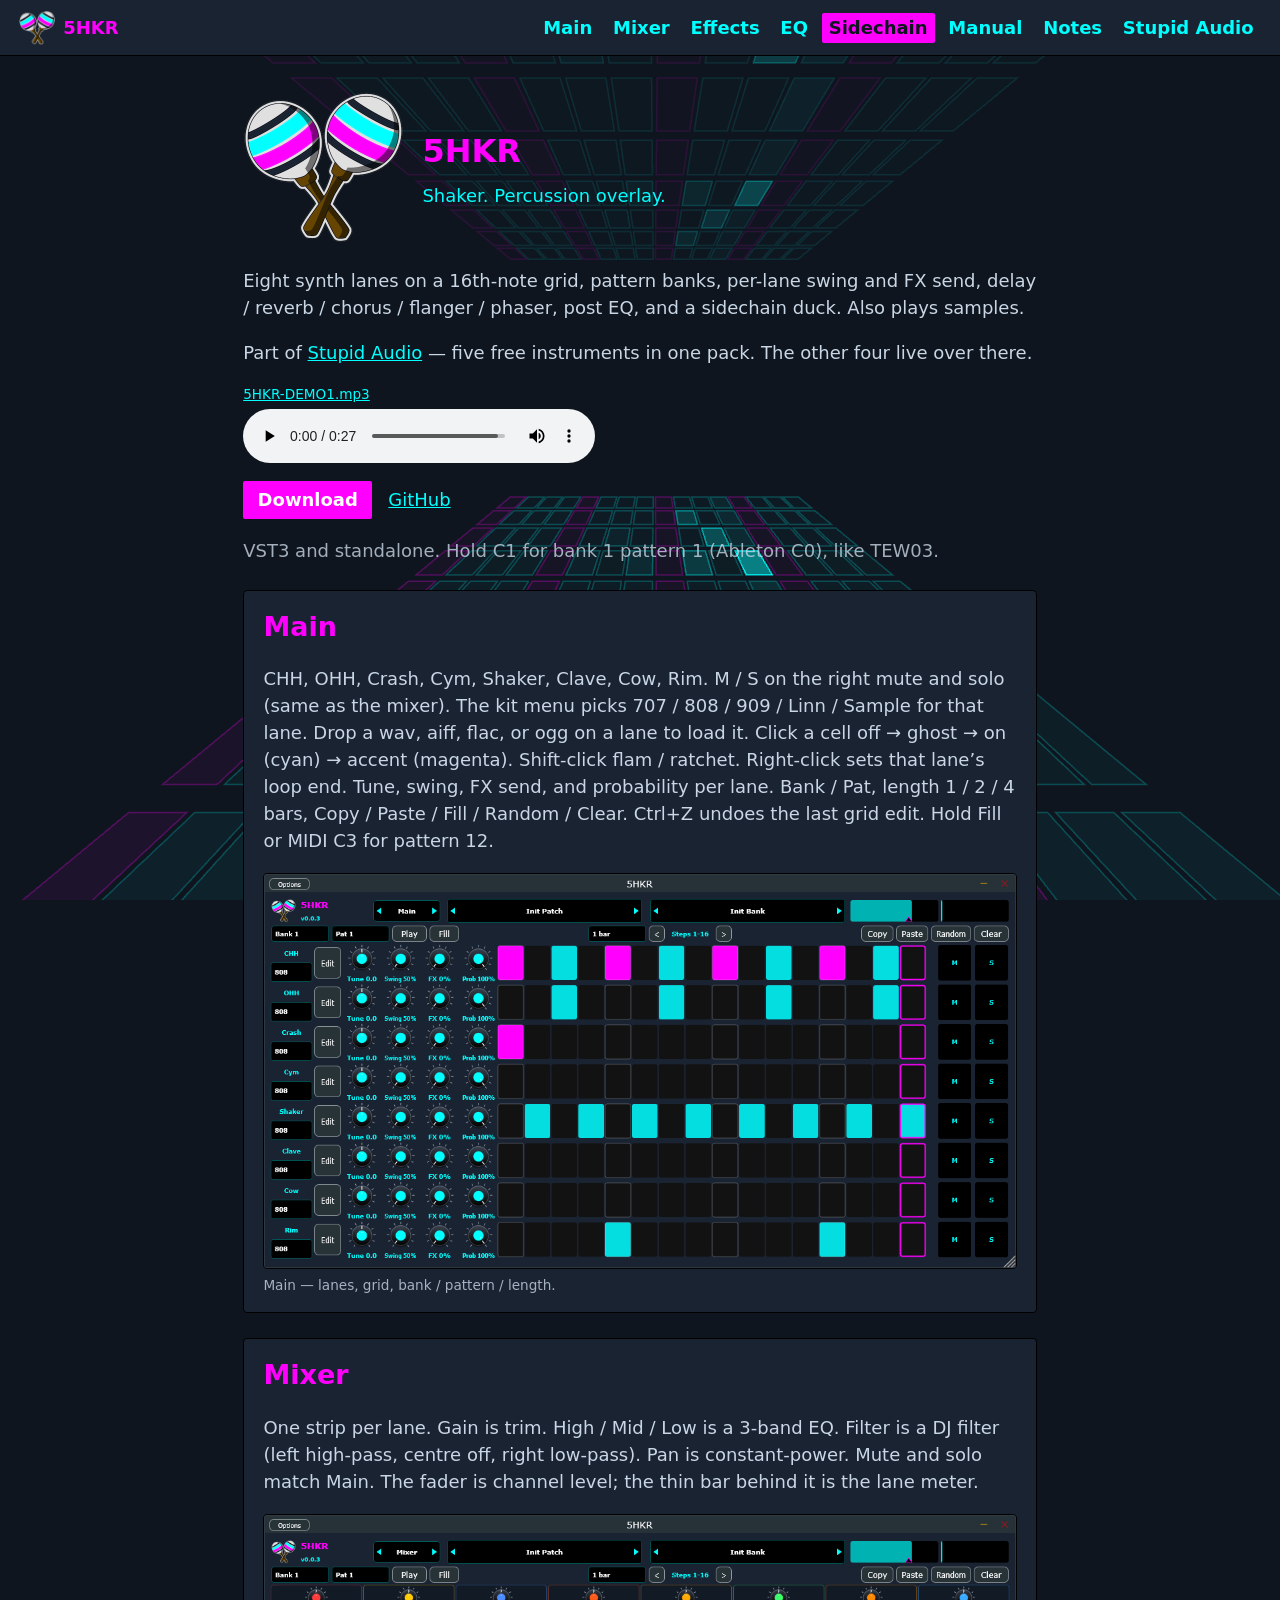
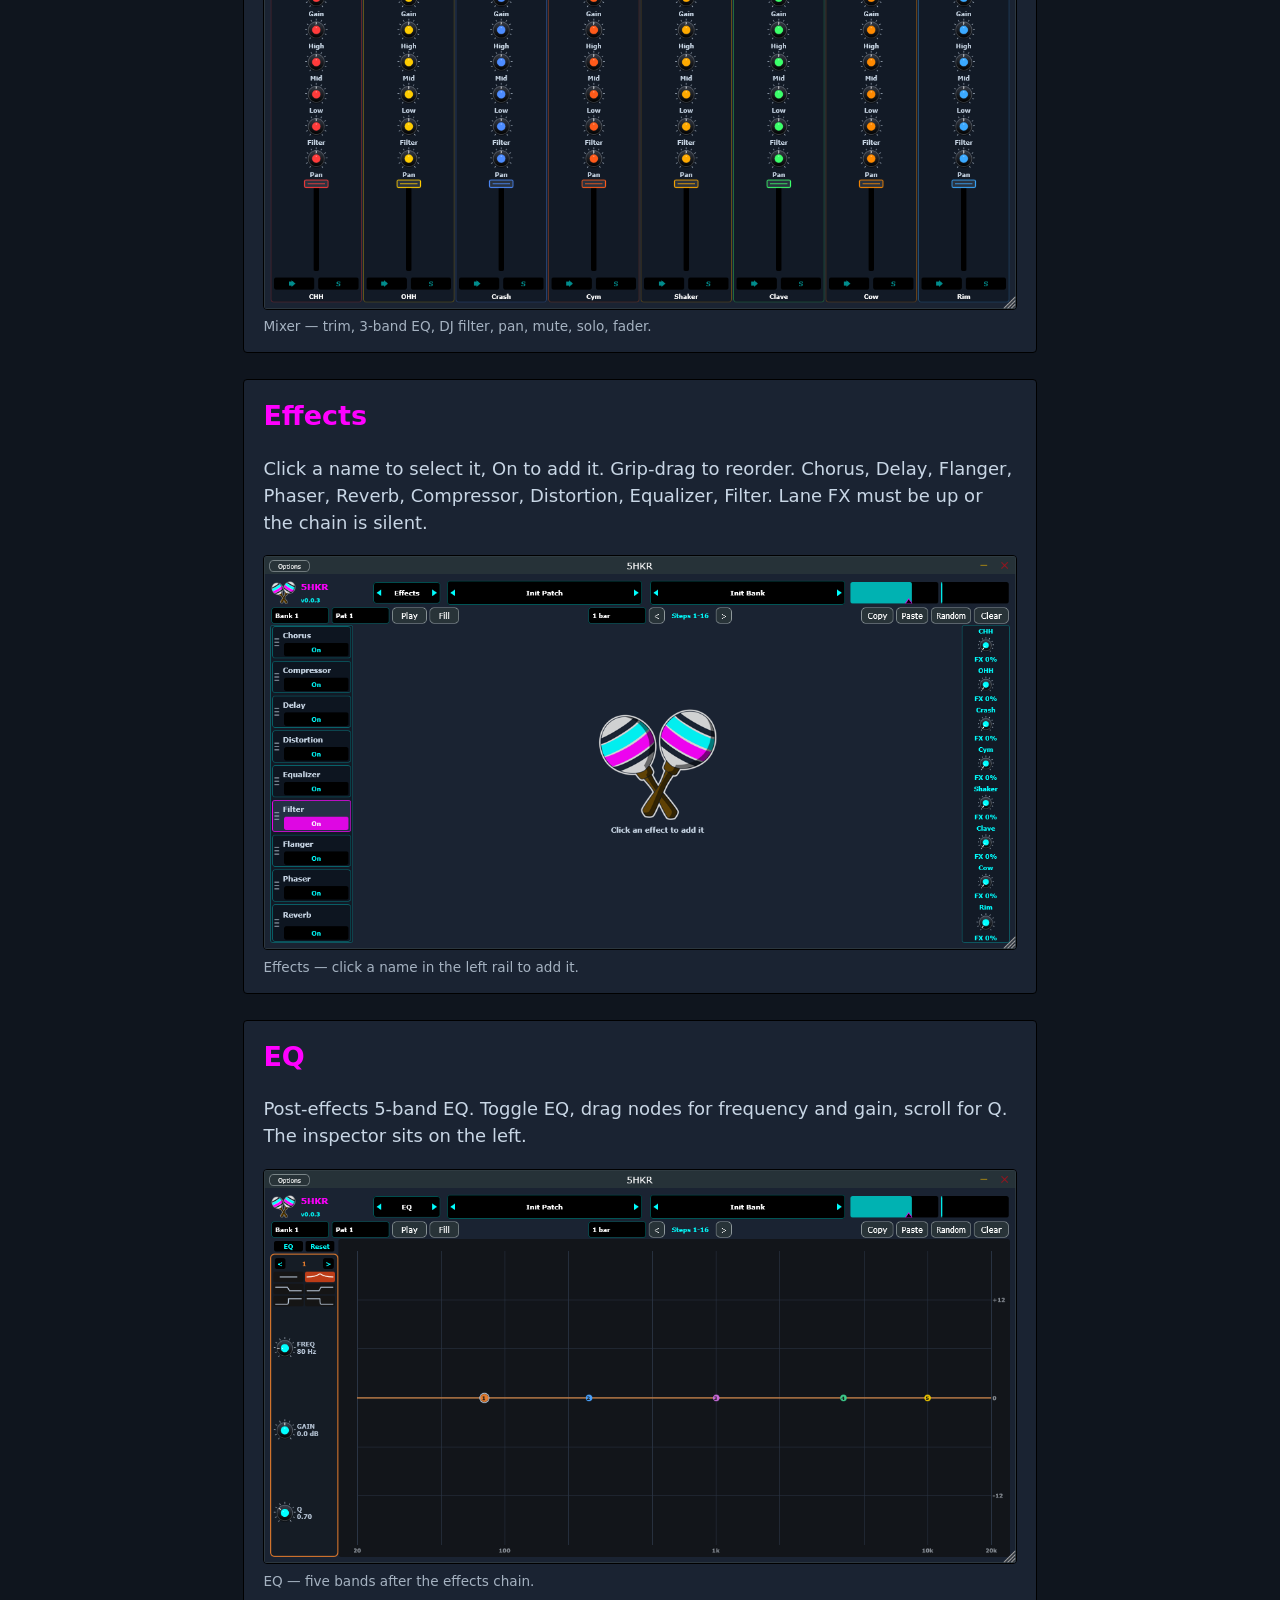
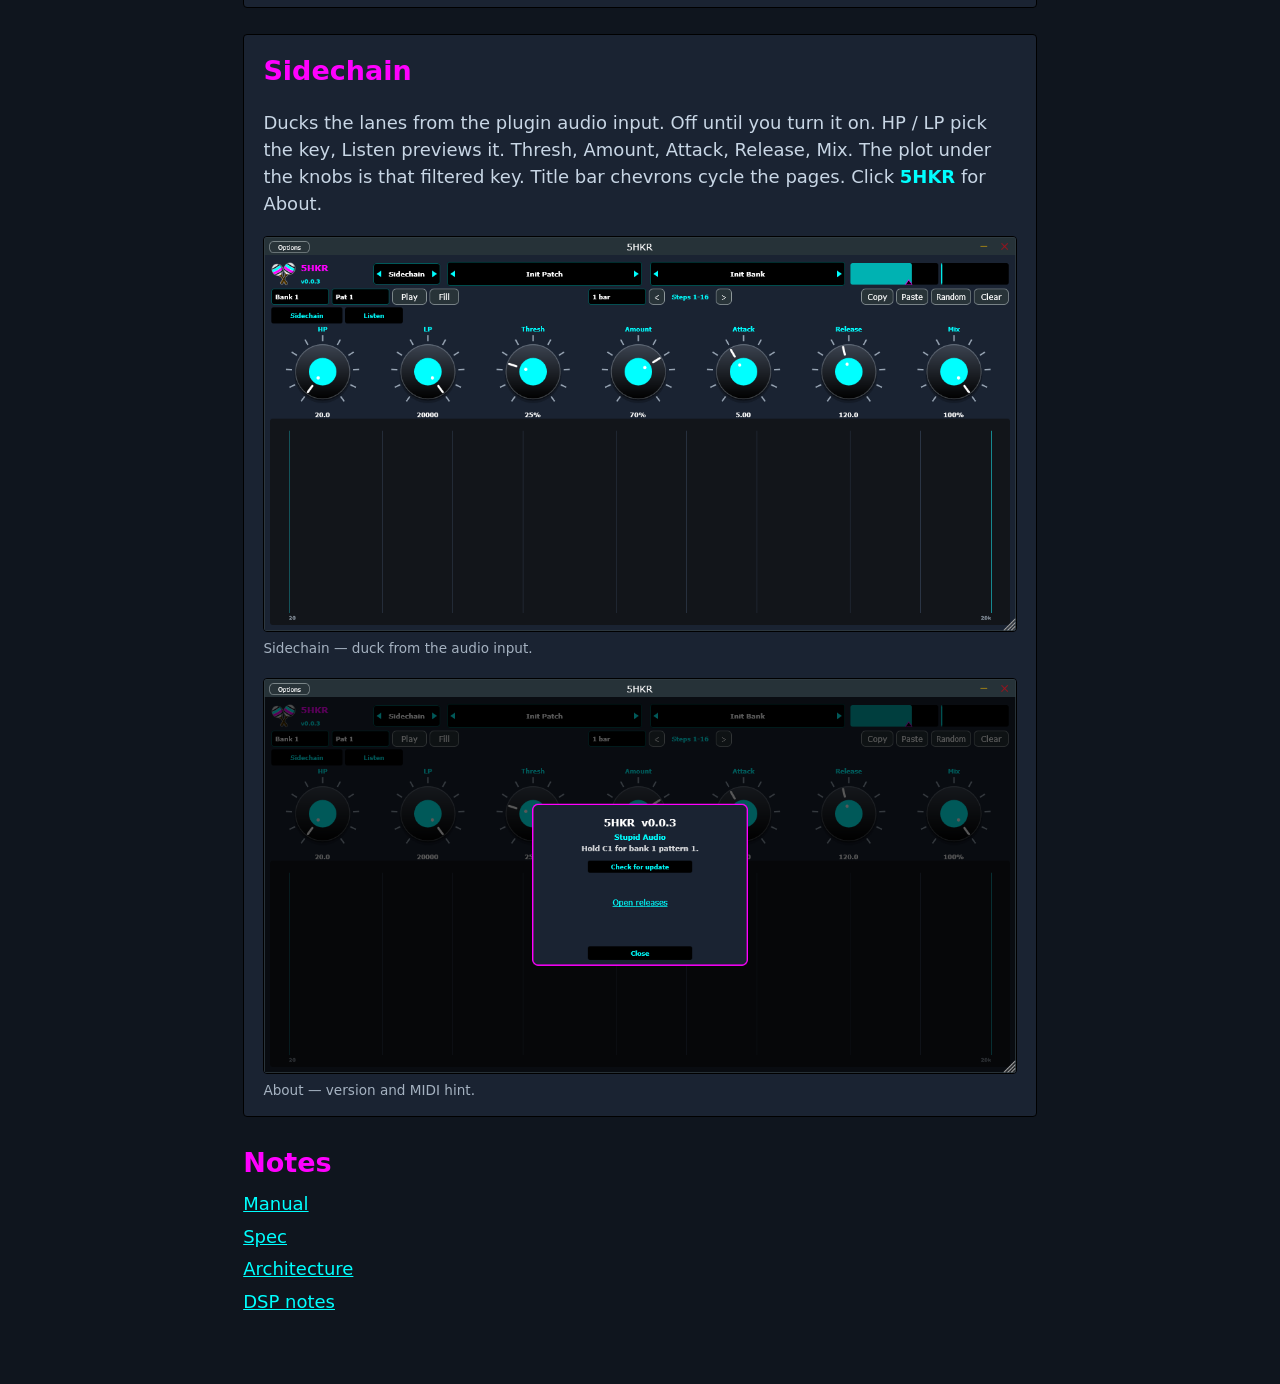
==== commit b280ed9a: "rewrite PRD into SPEC.md - replace the brief with a current product spec - retarget notes links and " ====
--- a/docs/index.html
+++ b/docs/index.html
@@ -108,7 +108,7 @@
     <section id="notes">
       <h2>Notes</h2>
       <a href="notes.html?doc=MANUAL.md">Manual</a>
-      <a href="notes.html?doc=PRD.md">Brief</a>
+      <a href="notes.html?doc=SPEC.md">Spec</a>
       <a href="notes.html?doc=ARCHITECTURE.md">Architecture</a>
       <a href="notes.html?doc=DSP_NOTES.md">DSP notes</a>
     </section>
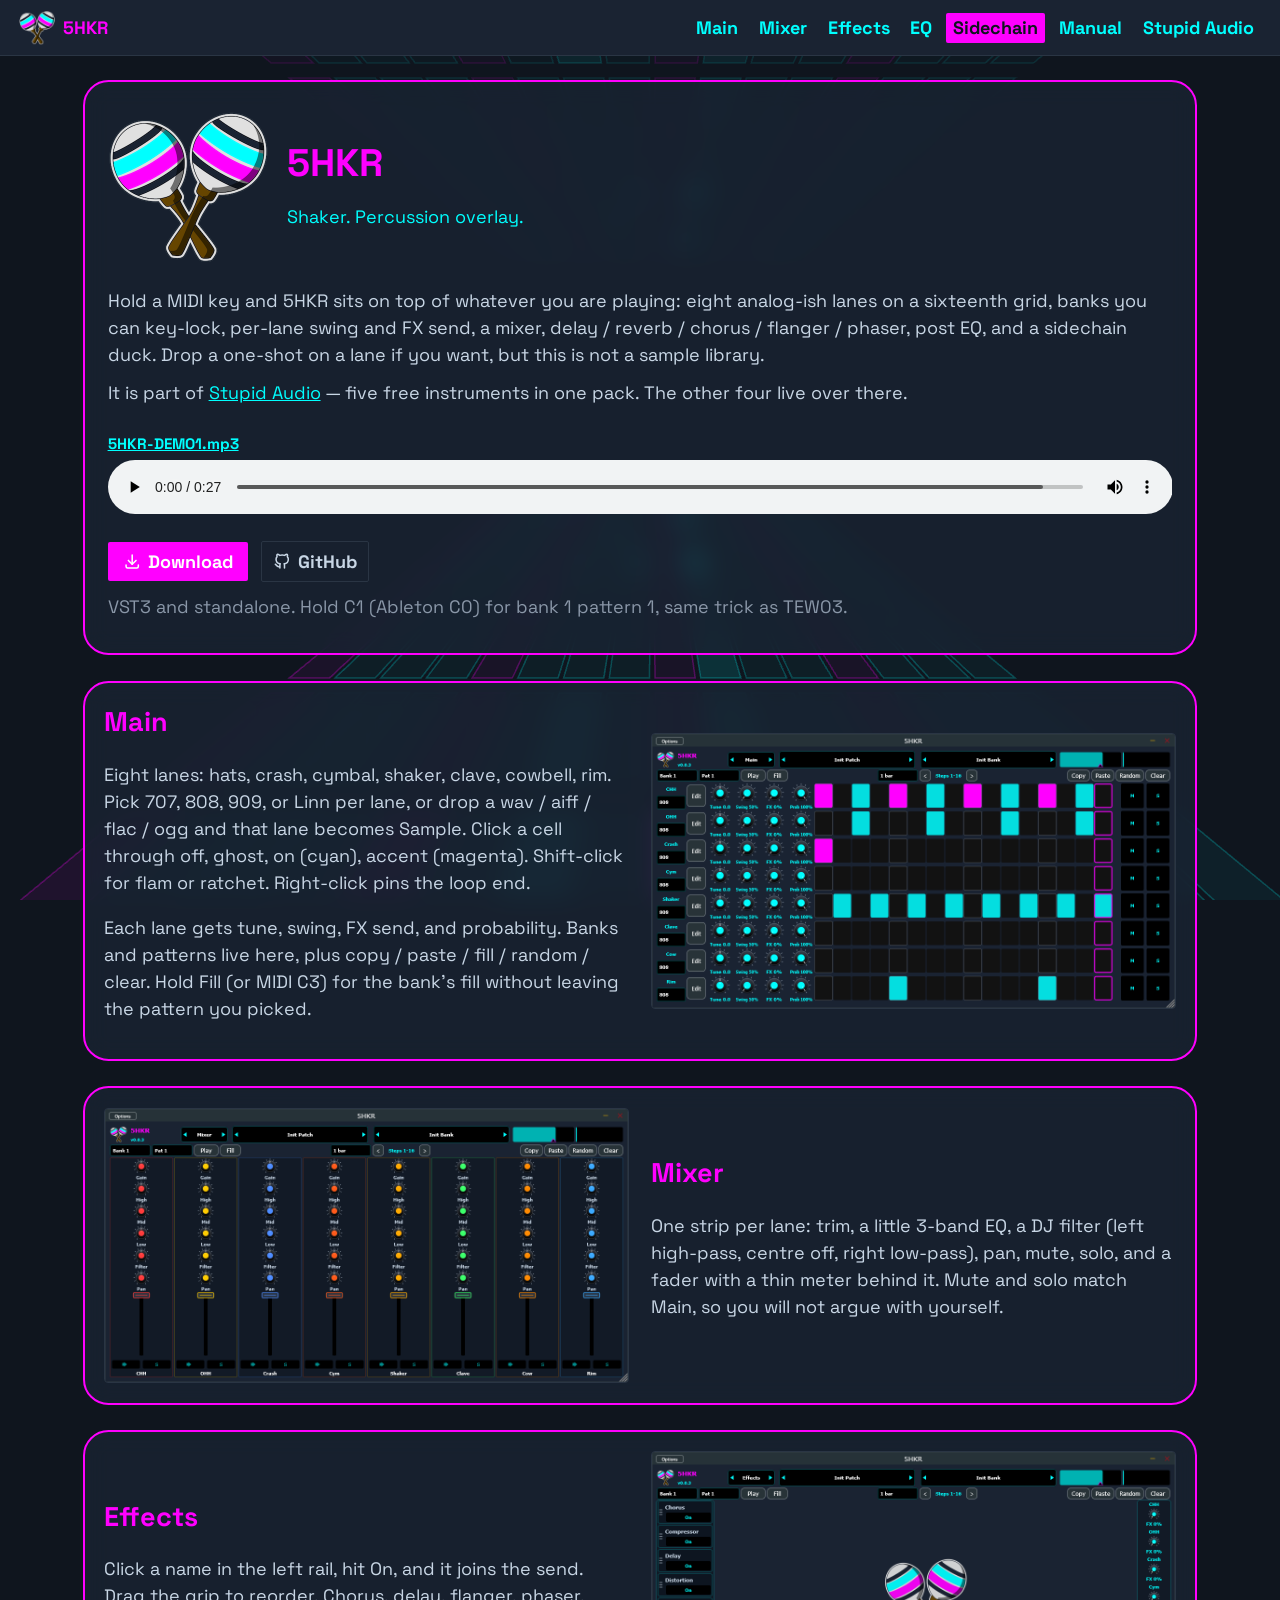
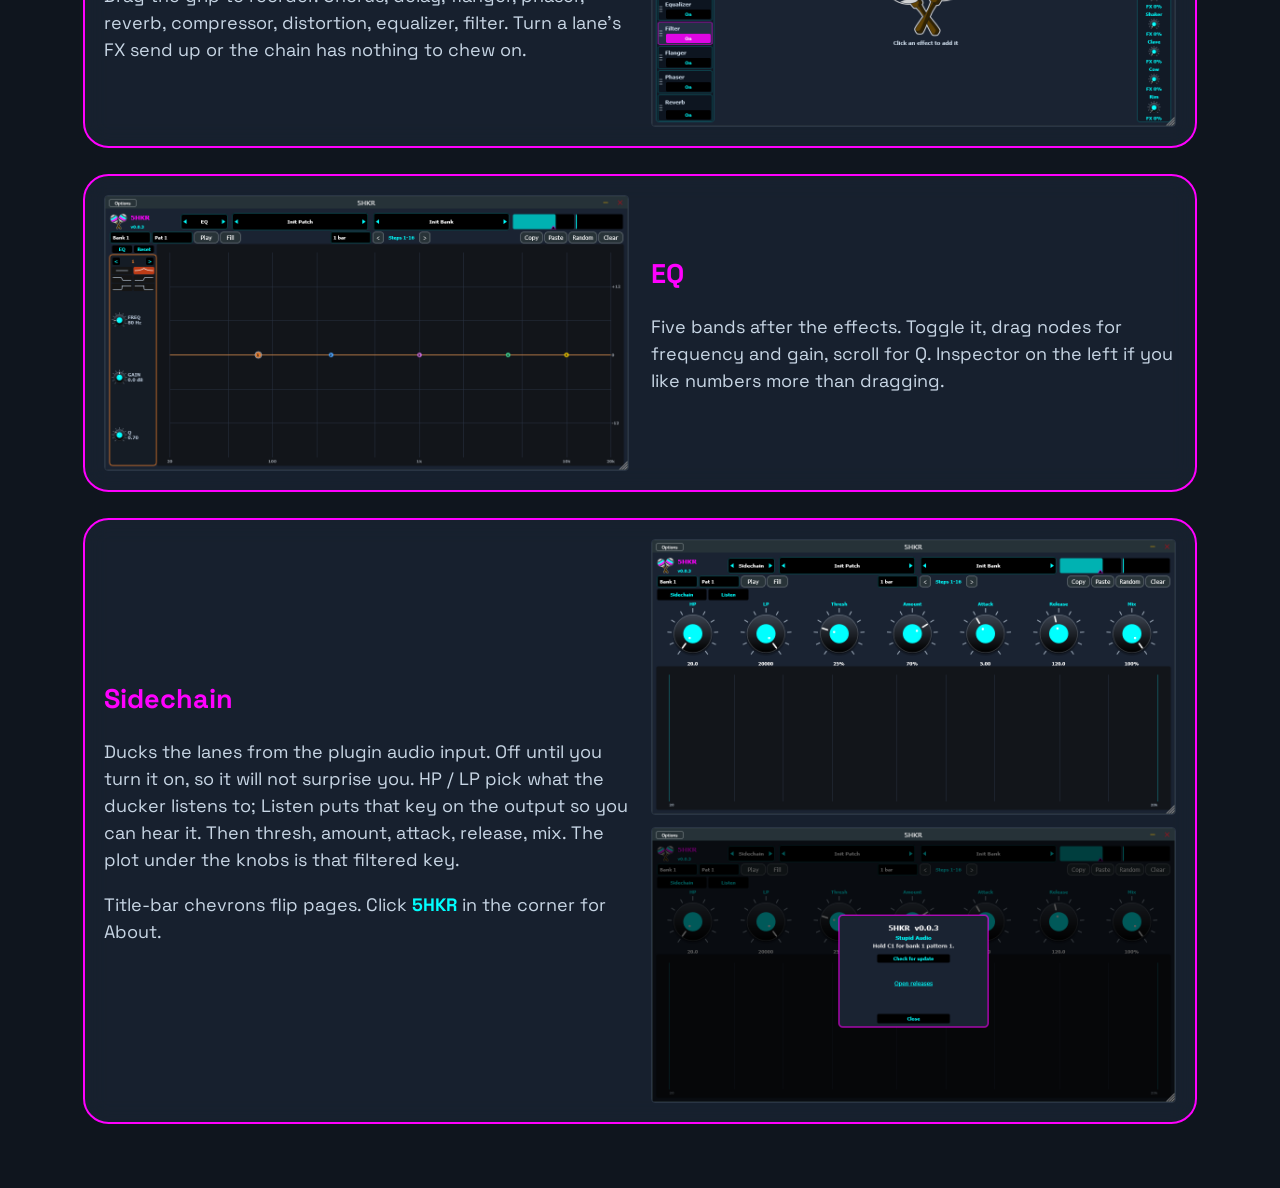
==== commit 66e66b0f: "add landing overlay and lightbox - glass hero, human copy, screenshot lightbox - wire downloads from" ====
--- a/docs/index.html
+++ b/docs/index.html
@@ -3,11 +3,11 @@
 <head>
   <meta charset="utf-8">
   <meta name="viewport" content="width=device-width, initial-scale=1">
-  <title>5HKR | percussion overlay</title>
-  <meta name="description" content="percussion overlay">
+  <title>5HKR</title>
+  <meta name="description" content="A free percussion overlay: eight synth lanes, pattern banks, a mixer, FX, EQ, and a sidechain duck. Hold a MIDI key and it grooves over the track. VST3 and standalone.">
   <meta property="og:type" content="website">
-  <meta property="og:title" content="5HKR | percussion overlay">
-  <meta property="og:description" content="percussion overlay">
+  <meta property="og:title" content="5HKR">
+  <meta property="og:description" content="A free percussion overlay: eight synth lanes, pattern banks, a mixer, FX, EQ, and a sidechain duck. Hold a MIDI key and it grooves over the track. VST3 and standalone.">
   <meta property="og:url" content="https://iamtew.github.io/5HKR/">
   <meta property="og:image" content="https://iamtew.github.io/5HKR/ogimage-5HKR.png">
   <meta property="og:image:width" content="1200">
@@ -21,98 +21,170 @@
   <canvas id="fx" aria-hidden="true"></canvas>
   <header>
     <a class="brand" href="#top"><img src="logo.png" alt="" width="36" height="36">5HKR</a>
-    <nav>
+    <button type="button" class="nav-toggle" aria-expanded="false" aria-controls="site-nav" aria-label="Menu">
+      <svg class="icon" aria-hidden="true"><use href="icons.svg#menu"></use></svg>
+    </button>
+    <nav id="site-nav">
       <a href="#main">Main</a>
       <a href="#mixer">Mixer</a>
       <a href="#effects">Effects</a>
       <a href="#eq">EQ</a>
       <a href="#sidechain">Sidechain</a>
-      <a href="notes.html?doc=MANUAL.md">Manual</a>
-      <a href="#notes">Notes</a>
+      <a href="docs.html">Manual</a>
       <a href="https://audio.stupid.systems/">Stupid Audio</a>
     </nav>
   </header>
 
-  <main id="top">
-    <div class="lead">
-      <img class="hero" src="logo.png" alt="5HKR" width="160" height="160">
+  <main id="top" class="landing">
+    <div class="hero-panel">
+      <div class="lead">
+        <img class="hero" src="logo.png" alt="5HKR" width="160" height="160">
+        <div>
+          <h1>5HKR</h1>
+          <p class="tag">Shaker. Percussion overlay.</p>
+        </div>
+      </div>
+      <p>Hold a MIDI key and 5HKR sits on top of whatever you are playing: eight analog-ish lanes on a sixteenth grid, banks you can key-lock, per-lane swing and FX send, a mixer, delay / reverb / chorus / flanger / phaser, post EQ, and a sidechain duck. Drop a one-shot on a lane if you want, but this is not a sample library.</p>
+      <p>It is part of <a href="https://audio.stupid.systems/">Stupid Audio</a> — five free instruments in one pack. The other four live over there.</p>
+      <div class="demos">
+        <p class="demo">
+          <a href="5HKR-DEMO1.mp3">5HKR-DEMO1.mp3</a>
+          <audio controls preload="metadata">
+            <source src="5HKR-DEMO1.mp3" type="audio/mpeg">
+            Your browser cannot play this demo.
+          </audio>
+        </p>
+      </div>
+      <p class="actions">
+        <button type="button" class="download" data-dl-open>
+          <svg class="icon" aria-hidden="true"><use href="icons.svg#download"></use></svg>
+          Download
+        </button>
+        <a class="repo" href="https://github.com/iamtew/5HKR">
+          <svg class="icon" aria-hidden="true"><use href="icons.svg#github"></use></svg>
+          GitHub
+        </a>
+      </p>
+      <p class="meta">VST3 and standalone. Hold C1 (Ableton C0) for bank 1 pattern 1, same trick as TEW03.</p>
+    </div>
+
+    <section id="main" class="feature">
       <div>
-        <h1>5HKR</h1>
-        <p class="tag">Shaker. Percussion overlay.</p>
+        <h2>Main</h2>
+        <p>Eight lanes: hats, crash, cymbal, shaker, clave, cowbell, rim. Pick 707, 808, 909, or Linn per lane, or drop a wav / aiff / flac / ogg and that lane becomes Sample. Click a cell through off, ghost, on (cyan), accent (magenta). Shift-click for flam or ratchet. Right-click pins the loop end.</p>
+        <p>Each lane gets tune, swing, FX send, and probability. Banks and patterns live here, plus copy / paste / fill / random / clear. Hold Fill (or MIDI C3) for the bank's fill without leaving the pattern you picked.</p>
+      </div>
+      <button type="button" class="shot-open" data-shot="main.png" data-shot-alt="5HKR main page: eight lanes and step grid">
+        <img class="shot" src="main.png" alt="5HKR main page: eight lanes and step grid">
+      </button>
+    </section>
+
+    <section id="mixer" class="feature">
+      <div>
+        <h2>Mixer</h2>
+        <p>One strip per lane: trim, a little 3-band EQ, a DJ filter (left high-pass, centre off, right low-pass), pan, mute, solo, and a fader with a thin meter behind it. Mute and solo match Main, so you will not argue with yourself.</p>
+      </div>
+      <button type="button" class="shot-open" data-shot="mixer.png" data-shot-alt="5HKR mixer page: eight lane strips">
+        <img class="shot" src="mixer.png" alt="5HKR mixer page: eight lane strips">
+      </button>
+    </section>
+
+    <section id="effects" class="feature">
+      <div>
+        <h2>Effects</h2>
+        <p>Click a name in the left rail, hit On, and it joins the send. Drag the grip to reorder. Chorus, delay, flanger, phaser, reverb, compressor, distortion, equalizer, filter. Turn a lane's FX send up or the chain has nothing to chew on.</p>
+      </div>
+      <button type="button" class="shot-open" data-shot="effects.png" data-shot-alt="5HKR effects page: chorus, delay, flanger, phaser, reverb">
+        <img class="shot" src="effects.png" alt="5HKR effects page: chorus, delay, flanger, phaser, reverb">
+      </button>
+    </section>
+
+    <section id="eq" class="feature">
+      <div>
+        <h2>EQ</h2>
+        <p>Five bands after the effects. Toggle it, drag nodes for frequency and gain, scroll for Q. Inspector on the left if you like numbers more than dragging.</p>
+      </div>
+      <button type="button" class="shot-open" data-shot="eq.png" data-shot-alt="5HKR five-band EQ page">
+        <img class="shot" src="eq.png" alt="5HKR five-band EQ page">
+      </button>
+    </section>
+
+    <section id="sidechain" class="feature">
+      <div>
+        <h2>Sidechain</h2>
+        <p>Ducks the lanes from the plugin audio input. Off until you turn it on, so it will not surprise you. HP / LP pick what the ducker listens to; Listen puts that key on the output so you can hear it. Then thresh, amount, attack, release, mix. The plot under the knobs is that filtered key.</p>
+        <p>Title-bar chevrons flip pages. Click <strong>5HKR</strong> in the corner for About.</p>
+      </div>
+      <div>
+        <button type="button" class="shot-open" data-shot="sidechain.png" data-shot-alt="5HKR sidechain page">
+          <img class="shot" src="sidechain.png" alt="5HKR sidechain page">
+        </button>
+        <button type="button" class="shot-open" data-shot="about.png" data-shot-alt="5HKR about dialog">
+          <img class="shot" src="about.png" alt="5HKR about dialog">
+        </button>
+      </div>
+    </section>
+  </main>
+
+  <dialog id="dl" class="dl-dialog" aria-labelledby="dl-title">
+    <button type="button" class="dl-close" data-dl-close aria-label="Close">
+      <svg class="icon" aria-hidden="true"><use href="icons.svg#close"></use></svg>
+    </button>
+    <h2 id="dl-title">Download 5HKR</h2>
+    <div class="dl-kind">
+      <p>The Windows installer is the easy path. It can put the VST3, the standalone app, or both on the machine, and it adds a Start menu shortcut for the app.</p>
+      <div class="dl-row" data-kind="installer" hidden>
+        <a class="download os" data-os="win" hidden>
+          <svg class="icon" aria-hidden="true"><use href="icons.svg#windows"></use></svg>
+          Windows installer
+        </a>
       </div>
     </div>
-    <p>Eight synth lanes on a 16th-note grid, pattern banks, per-lane swing and FX send, delay / reverb / chorus / flanger / phaser, post EQ, and a sidechain duck. Also plays samples.</p>
-    <p>Part of <a href="https://audio.stupid.systems/">Stupid Audio</a> — five free instruments in one pack. The other four live over there.</p>
-    <p class="demo">
-      <a href="5HKR-DEMO1.mp3">5HKR-DEMO1.mp3</a>
-      <audio controls preload="metadata">
-        <source src="5HKR-DEMO1.mp3" type="audio/mpeg">
-        Your browser cannot play this demo.
-      </audio>
-    </p>
-    <p class="actions">
-      <a class="download" href="https://github.com/iamtew/5HKR/releases/latest">Download</a>
-      <a href="https://github.com/iamtew/5HKR">GitHub</a>
-    </p>
-    <p class="meta">VST3 and standalone. Hold C1 for bank 1 pattern 1 (Ableton C0), like TEW03.</p>
+    <div class="dl-kind">
+      <p>The VST3 zip is just the plugin. Drop it where your DAW looks for VST3s. Mac builds are ad-hoc signed, so Gatekeeper will sulk until you right-click Open the first time.</p>
+      <div class="dl-row" data-kind="vst3" hidden>
+        <a class="download os" data-os="win" hidden>
+          <svg class="icon" aria-hidden="true"><use href="icons.svg#windows"></use></svg>
+          Windows
+        </a>
+        <a class="download os" data-os="linux" hidden>
+          <svg class="icon" aria-hidden="true"><use href="icons.svg#linux"></use></svg>
+          Linux
+        </a>
+        <a class="download os" data-os="mac" hidden>
+          <svg class="icon" aria-hidden="true"><use href="icons.svg#apple"></use></svg>
+          macOS
+        </a>
+      </div>
+    </div>
+    <div class="dl-kind">
+      <p>The standalone zip is the app, no DAW required. Same Gatekeeper story on Mac. Linux wants the usual system ALSA, FreeType, fontconfig, and X11 libraries.</p>
+      <div class="dl-row" data-kind="standalone" hidden>
+        <a class="download os" data-os="win" hidden>
+          <svg class="icon" aria-hidden="true"><use href="icons.svg#windows"></use></svg>
+          Windows
+        </a>
+        <a class="download os" data-os="linux" hidden>
+          <svg class="icon" aria-hidden="true"><use href="icons.svg#linux"></use></svg>
+          Linux
+        </a>
+        <a class="download os" data-os="mac" hidden>
+          <svg class="icon" aria-hidden="true"><use href="icons.svg#apple"></use></svg>
+          macOS
+        </a>
+      </div>
+    </div>
+    <img class="dl-logo" src="logo.png" alt="" width="192" height="192">
+  </dialog>
 
-    <section id="main" class="card">
-      <h2>Main</h2>
-      <p>CHH, OHH, Crash, Cym, Shaker, Clave, Cow, Rim. M / S on the right mute and solo (same as the mixer). The kit menu picks 707 / 808 / 909 / Linn / Sample for that lane. Drop a wav, aiff, flac, or ogg on a lane to load it. Click a cell off → ghost → on (cyan) → accent (magenta). Shift-click flam / ratchet. Right-click sets that lane’s loop end. Tune, swing, FX send, and probability per lane. Bank / Pat, length 1 / 2 / 4 bars, Copy / Paste / Fill / Random / Clear. Ctrl+Z undoes the last grid edit. Hold Fill or MIDI C3 for pattern 12.</p>
-      <figure>
-        <img class="shot" src="main.png" alt="5HKR main page: eight lanes and step grid">
-        <figcaption>Main — lanes, grid, bank / pattern / length.</figcaption>
-      </figure>
-    </section>
+  <dialog id="shot" class="shot-dialog">
+    <button type="button" class="dl-close" data-shot-close aria-label="Close">
+      <svg class="icon" aria-hidden="true"><use href="icons.svg#close"></use></svg>
+    </button>
+    <img id="shot-full" alt="">
+  </dialog>
 
-    <section id="mixer" class="card">
-      <h2>Mixer</h2>
-      <p>One strip per lane. Gain is trim. High / Mid / Low is a 3-band EQ. Filter is a DJ filter (left high-pass, centre off, right low-pass). Pan is constant-power. Mute and solo match Main. The fader is channel level; the thin bar behind it is the lane meter.</p>
-      <figure>
-        <img class="shot" src="mixer.png" alt="5HKR mixer page: eight lane strips">
-        <figcaption>Mixer — trim, 3-band EQ, DJ filter, pan, mute, solo, fader.</figcaption>
-      </figure>
-    </section>
-
-    <section id="effects" class="card">
-      <h2>Effects</h2>
-      <p>Click a name to select it, On to add it. Grip-drag to reorder. Chorus, Delay, Flanger, Phaser, Reverb, Compressor, Distortion, Equalizer, Filter. Lane FX must be up or the chain is silent.</p>
-      <figure>
-        <img class="shot" src="effects.png" alt="5HKR effects page: chorus, delay, flanger, phaser, reverb">
-        <figcaption>Effects — click a name in the left rail to add it.</figcaption>
-      </figure>
-    </section>
-
-    <section id="eq" class="card">
-      <h2>EQ</h2>
-      <p>Post-effects 5-band EQ. Toggle EQ, drag nodes for frequency and gain, scroll for Q. The inspector sits on the left.</p>
-      <figure>
-        <img class="shot" src="eq.png" alt="5HKR five-band EQ page">
-        <figcaption>EQ — five bands after the effects chain.</figcaption>
-      </figure>
-    </section>
-
-    <section id="sidechain" class="card">
-      <h2>Sidechain</h2>
-      <p>Ducks the lanes from the plugin audio input. Off until you turn it on. HP / LP pick the key, Listen previews it. Thresh, Amount, Attack, Release, Mix. The plot under the knobs is that filtered key. Title bar chevrons cycle the pages. Click <strong>5HKR</strong> for About.</p>
-      <figure>
-        <img class="shot" src="sidechain.png" alt="5HKR sidechain page">
-        <figcaption>Sidechain — duck from the audio input.</figcaption>
-      </figure>
-      <figure>
-        <img class="shot" src="about.png" alt="5HKR about dialog">
-        <figcaption>About — version and MIDI hint.</figcaption>
-      </figure>
-    </section>
-
-    <section id="notes">
-      <h2>Notes</h2>
-      <a href="notes.html?doc=MANUAL.md">Manual</a>
-      <a href="notes.html?doc=SPEC.md">Spec</a>
-      <a href="notes.html?doc=ARCHITECTURE.md">Architecture</a>
-      <a href="notes.html?doc=DSP_NOTES.md">DSP notes</a>
-    </section>
-  </main>
+  <script src="icons.js"></script>
   <script type="module" src="fx.js"></script>
   <script src="site.js"></script>
 </body>
--- a/docs/style.css
+++ b/docs/style.css
@@ -1,9 +1,20 @@
+@font-face {
+  font-family: "Space Grotesk";
+  src: url("vendor/fonts/SpaceGrotesk-latin-wght.woff2") format("woff2");
+  font-weight: 300 700;
+  font-style: normal;
+  font-display: swap;
+}
+
 :root {
   --ink: #0f151e;
-  --chassis: #1a2332;
+  --knob: #1a2332;
+  --lane: #2a3544;
+  --background: #0f151e;
   --magenta: #ff00ff;
   --cyan: #00ffff;
   --metal: #c8d6e5;
+  --muted: #8a97a8;
   --white: #ffffff;
 }
 
@@ -11,9 +22,9 @@
 
 body {
   margin: 0;
-  background: var(--ink);
+  background: var(--background);
   color: var(--metal);
-  font: 18px/1.5 system-ui, sans-serif;
+  font: 18px/1.5 "Space Grotesk", sans-serif;
 }
 
 #fx {
@@ -27,6 +38,17 @@
 a { color: var(--cyan); }
 a:hover { color: var(--magenta); }
 
+.icon {
+  width: 1.15rem;
+  height: 1.15rem;
+  flex: 0 0 auto;
+  display: block;
+  fill: none;
+  stroke: currentColor;
+  stroke-width: 2;
+  pointer-events: none;
+}
+
 header {
   position: sticky;
   top: 0;
@@ -36,8 +58,8 @@
   justify-content: space-between;
   gap: 1rem;
   padding: 0.6rem 1.2rem;
-  background: var(--chassis);
-  border-bottom: 1px solid #000;
+  background: var(--knob);
+  border-bottom: 1px solid var(--lane);
 }
 
 .brand {
@@ -49,9 +71,28 @@
   text-decoration: none;
 }
 
-nav { display: flex; flex-wrap: wrap; gap: 0.4rem; }
-
-nav a {
+.brand img { width: 36px; height: 36px; display: block; }
+
+.nav-toggle {
+  display: none;
+  margin-left: auto;
+  background: none;
+  border: 1px solid var(--lane);
+  color: var(--magenta);
+  padding: 0.35rem;
+  border-radius: 2px;
+  cursor: pointer;
+}
+
+header nav {
+  display: flex;
+  flex-wrap: wrap;
+  align-items: center;
+  gap: 0.4rem;
+  justify-content: flex-end;
+}
+
+header nav a {
   color: var(--cyan);
   font-weight: 700;
   text-decoration: none;
@@ -59,17 +100,54 @@
   border-radius: 2px;
 }
 
-nav a.on {
+header nav a.on,
+header nav a[aria-current="page"] {
   color: var(--ink);
   background: var(--magenta);
 }
 
-main {
+.topbar-label {
+  color: var(--magenta);
+  letter-spacing: 0.16em;
+  text-transform: uppercase;
+  font-size: 0.72rem;
+}
+
+.topbar .download { margin-left: auto; }
+
+.repo {
+  display: inline-flex;
+  align-items: center;
+  gap: 0.4rem;
+  color: var(--metal);
+  text-decoration: none;
+  padding: 0.35rem 0.7rem;
+  border: 1px solid var(--lane);
+  border-radius: 2px;
+  font-weight: 700;
+}
+
+.repo:hover { color: var(--magenta); border-color: var(--magenta); }
+
+main.landing {
   position: relative;
   z-index: 1;
-  max-width: 52rem;
+  max-width: 72rem;
   margin: 0 auto;
-  padding: 2rem 1.2rem 4rem;
+  padding: 1.5rem 1.2rem 4rem;
+}
+
+.hero-panel,
+.feature {
+  background: rgba(26, 35, 50, 0.8);
+  border: 2px solid var(--magenta);
+  border-radius: 1.6rem;
+  backdrop-filter: blur(12px);
+  -webkit-backdrop-filter: blur(12px);
+}
+
+.hero-panel {
+  padding: 1.6rem 1.4rem 1.4rem;
 }
 
 .lead {
@@ -79,71 +157,299 @@
   margin-bottom: 1.2rem;
 }
 
-.hero { display: block; flex-shrink: 0; }
-
-figure { margin: 1.2rem 0 0; }
+.hero { display: block; flex-shrink: 0; width: 160px; height: 160px; }
+
+h1, h2 { color: var(--magenta); margin: 0 0 0.4rem; }
+
+h1 { font-size: 2.4rem; }
+
+.tag { margin: 0.2rem 0 0; color: var(--cyan); }
+
+.hero-panel p { margin: 0.7rem 0; }
+
+.demos {
+  display: flex;
+  flex-wrap: wrap;
+  gap: 1rem;
+  margin: 1rem 0;
+}
+
+.demo { margin: 0; flex: 1 1 16rem; }
+.demo a { display: block; font-size: 0.95rem; margin-bottom: 0.25rem; font-weight: 700; }
+.demo audio { width: 100%; display: block; }
+
+.actions {
+  display: flex;
+  flex-wrap: wrap;
+  align-items: center;
+  gap: 0.8rem;
+  margin: 1rem 0 0.4rem;
+}
+
+.download {
+  display: inline-flex;
+  align-items: center;
+  gap: 0.4rem;
+  background: var(--magenta);
+  color: var(--white);
+  font: inherit;
+  font-weight: 700;
+  text-decoration: none;
+  padding: 0.4rem 0.95rem;
+  border: 0;
+  border-radius: 2px;
+  cursor: pointer;
+}
+
+.download:hover { background: var(--cyan); color: var(--ink); }
+
+.meta { color: var(--muted); margin: 0; }
+
+.feature {
+  display: grid;
+  grid-template-columns: 1fr 1fr;
+  gap: 1.4rem;
+  align-items: center;
+  margin-top: 1.6rem;
+  padding: 1.2rem;
+}
+
+.feature:nth-of-type(even) { direction: rtl; }
+.feature:nth-of-type(even) > * { direction: ltr; }
+
+.shot-open {
+  display: block;
+  width: 100%;
+  padding: 0;
+  border: 0;
+  background: none;
+  cursor: zoom-in;
+}
+
+.shot-open + .shot-open { margin-top: 0.8rem; }
+
 .shot {
   display: block;
   width: 100%;
-  margin: 0;
   border-radius: 4px;
-  border: 1px solid #000;
-}
-figcaption {
-  margin-top: 0.4rem;
-  font-size: 0.85rem;
-  opacity: 0.8;
-}
-
-h1, h2 { color: var(--magenta); margin: 0 0 0.4rem; }
-
-h1 { font-size: 2rem; }
-
-.tag { margin: 0.2rem 0 0; color: var(--cyan); }
-
-.demo { margin: 0 0 0.7rem; }
-.demo a { display: block; font-size: 0.85rem; margin-bottom: 0.25rem; }
-.demo audio { width: 100%; max-width: 22rem; display: block; }
-
-.actions { display: flex; align-items: center; gap: 1rem; }
-
-.download {
-  display: inline-block;
+  border: 1px solid var(--lane);
+}
+
+.shot-dialog {
+  position: fixed;
+  padding: 0;
+  border: 0;
+  background: transparent;
+  max-width: calc(100vw - 3rem);
+  max-height: calc(100vh - 3rem);
+}
+
+.shot-dialog[open] { animation: dl-in 0.22s ease; }
+
+.shot-dialog::backdrop {
+  background: rgba(0, 0, 0, 0.55);
+  backdrop-filter: blur(8px);
+  -webkit-backdrop-filter: blur(8px);
+}
+
+.shot-dialog img {
+  display: block;
+  max-width: calc(100vw - 3rem);
+  max-height: calc(100vh - 3rem);
+  border-radius: 4px;
+}
+
+.brand-home {
+  display: inline-flex;
+  align-items: center;
+  gap: 0.25rem;
+  margin-left: 0.15rem;
+  font-weight: 700;
+}
+
+strong { color: var(--cyan); }
+
+.dl-dialog {
+  width: min(32rem, calc(100vw - 2rem));
+  max-height: calc(100vh - 2rem);
+  overflow: auto;
+  padding: 1.4rem 1.3rem 1.2rem;
+  border: 2px solid var(--magenta);
+  border-radius: 4px;
+  background: var(--knob);
+  color: var(--metal);
+  color-scheme: dark;
+}
+
+.dl-dialog[open] {
+  animation: dl-in 0.22s ease;
+}
+
+@keyframes dl-in {
+  from { transform: translateY(10px) scale(0.98); }
+  to { transform: none; }
+}
+
+.dl-dialog::backdrop {
+  background: rgba(0, 0, 0, 0.55);
+  backdrop-filter: blur(8px);
+  -webkit-backdrop-filter: blur(8px);
+}
+
+.dl-close {
+  position: absolute;
+  top: 0.6rem;
+  right: 0.6rem;
+  z-index: 1;
+  display: grid;
+  place-items: center;
+  width: 2.25rem;
+  height: 2.25rem;
+  padding: 0;
+  background: var(--ink);
+  border: 2px solid var(--magenta);
+  border-radius: 4px;
+  color: var(--magenta);
+  cursor: pointer;
+}
+
+.dl-close .icon {
+  width: 1.35rem;
+  height: 1.35rem;
+}
+
+.dl-close:hover { background: var(--lane); }
+
+.shot-dialog .dl-close {
+  position: fixed;
+  top: 1rem;
+  right: 1rem;
+}
+
+.dl-dialog { position: fixed; }
+.dl-dialog h2 { padding-right: 2rem; }
+
+.dl-kind { margin: 1rem 0; }
+.dl-kind p { margin: 0 0 0.5rem; font-size: 0.95rem; }
+
+.dl-row {
+  display: flex;
+  flex-wrap: wrap;
+  gap: 0.4rem;
+}
+
+.dl-logo {
+  display: block;
+  width: 192px;
+  height: auto;
+  margin: 1.2rem auto 0;
+}
+
+.shell {
+  position: relative;
+  z-index: 1;
+  display: grid;
+  grid-template-columns: 220px 1fr;
+  min-height: calc(100vh - 57px);
+}
+
+.nav {
+  padding: 12px 0;
+  background: var(--knob);
+  border-right: 1px solid var(--lane);
+}
+
+.nav-group {
+  margin: 12px 16px 4px;
+  font-size: 0.72rem;
+  letter-spacing: 0.06em;
+  text-transform: uppercase;
+  color: var(--muted);
+}
+
+.nav a {
+  display: flex;
+  align-items: center;
+  gap: 10px;
+  padding: 8px 16px;
+  color: var(--muted);
+  text-decoration: none;
+}
+
+.nav a[aria-current="page"] {
+  color: var(--ink);
   background: var(--magenta);
-  color: var(--white);
-  font-weight: 700;
-  text-decoration: none;
-  padding: 0.35rem 0.9rem;
+}
+
+.doc {
+  padding: 28px 32px 80px;
+  max-width: 52rem;
+}
+
+.doc h1 { margin-top: 0; font-size: 1.8rem; color: var(--magenta); }
+.doc h2 { margin-top: 1.8rem; font-size: 1.15rem; color: var(--magenta); }
+.doc h3 { color: var(--magenta); }
+.doc p, .doc li { line-height: 1.5; }
+.doc ul, .doc ol { padding-left: 1.25rem; }
+.doc code {
+  font-family: ui-monospace, Consolas, monospace;
+  font-size: 0.92em;
+  background: var(--lane);
+  padding: 0 4px;
   border-radius: 2px;
 }
-
-.download:hover { background: var(--cyan); color: var(--ink); }
-
-.meta { color: var(--metal); opacity: 0.8; }
-
-section { margin-top: 1.6rem; }
-
-.card {
-  background: var(--chassis);
-  border: 1px solid #000;
-  border-radius: 4px;
-  padding: 1rem 1.2rem;
-}
-
-#notes a { display: block; margin: 0.35rem 0; }
-
-strong { color: var(--cyan); }
-
-.md h1, .md h2, .md h3 { color: var(--magenta); margin: 1.2rem 0 0.35rem; }
-.md h1 { margin-top: 0; font-size: 1.7rem; }
-.md h2 { font-size: 1.2rem; }
-.md h3 { font-size: 1.05rem; }
-.md p { margin: 0.45rem 0; }
-.md ul, .md ol { padding-left: 1.25rem; margin: 0.35rem 0; }
-.md li { margin: 0.2rem 0; }
-.md code {
-  background: var(--ink);
-  padding: 0.05rem 0.35rem;
-  border-radius: 2px;
-  font-size: 0.9em;
-}
+.doc pre {
+  background: var(--lane);
+  border: 1px solid var(--lane);
+  padding: 12px 14px;
+  overflow: auto;
+}
+.doc table {
+  width: 100%;
+  border-collapse: collapse;
+  margin: 1rem 0;
+  font-size: 0.92rem;
+}
+.doc th, .doc td {
+  border: 1px solid var(--lane);
+  padding: 6px 8px;
+  text-align: left;
+  vertical-align: top;
+}
+.doc th { background: var(--knob); }
+.doc img { max-width: 100%; height: auto; border-radius: 4px; }
+
+.muted { color: var(--muted); }
+
+@media (max-width: 900px) {
+  .feature,
+  .feature:nth-of-type(even) {
+    grid-template-columns: 1fr;
+    direction: ltr;
+  }
+}
+
+@media (max-width: 800px) {
+  .nav-toggle { display: flex; }
+  header { flex-wrap: wrap; }
+  header nav {
+    display: none;
+    flex-basis: 100%;
+    flex-direction: column;
+    align-items: stretch;
+  }
+  header.nav-open nav { display: flex; }
+  .shell { grid-template-columns: 1fr; }
+  .nav {
+    display: flex;
+    flex-wrap: wrap;
+    gap: 0;
+    border-right: 0;
+    border-bottom: 1px solid var(--lane);
+  }
+  .nav a { padding: 8px 12px; }
+  .nav-group { flex-basis: 100%; margin: 8px 12px 0; }
+  .doc { padding: 20px 16px 64px; }
+  .hero { width: 112px; height: 112px; }
+  h1 { font-size: 1.8rem; }
+}
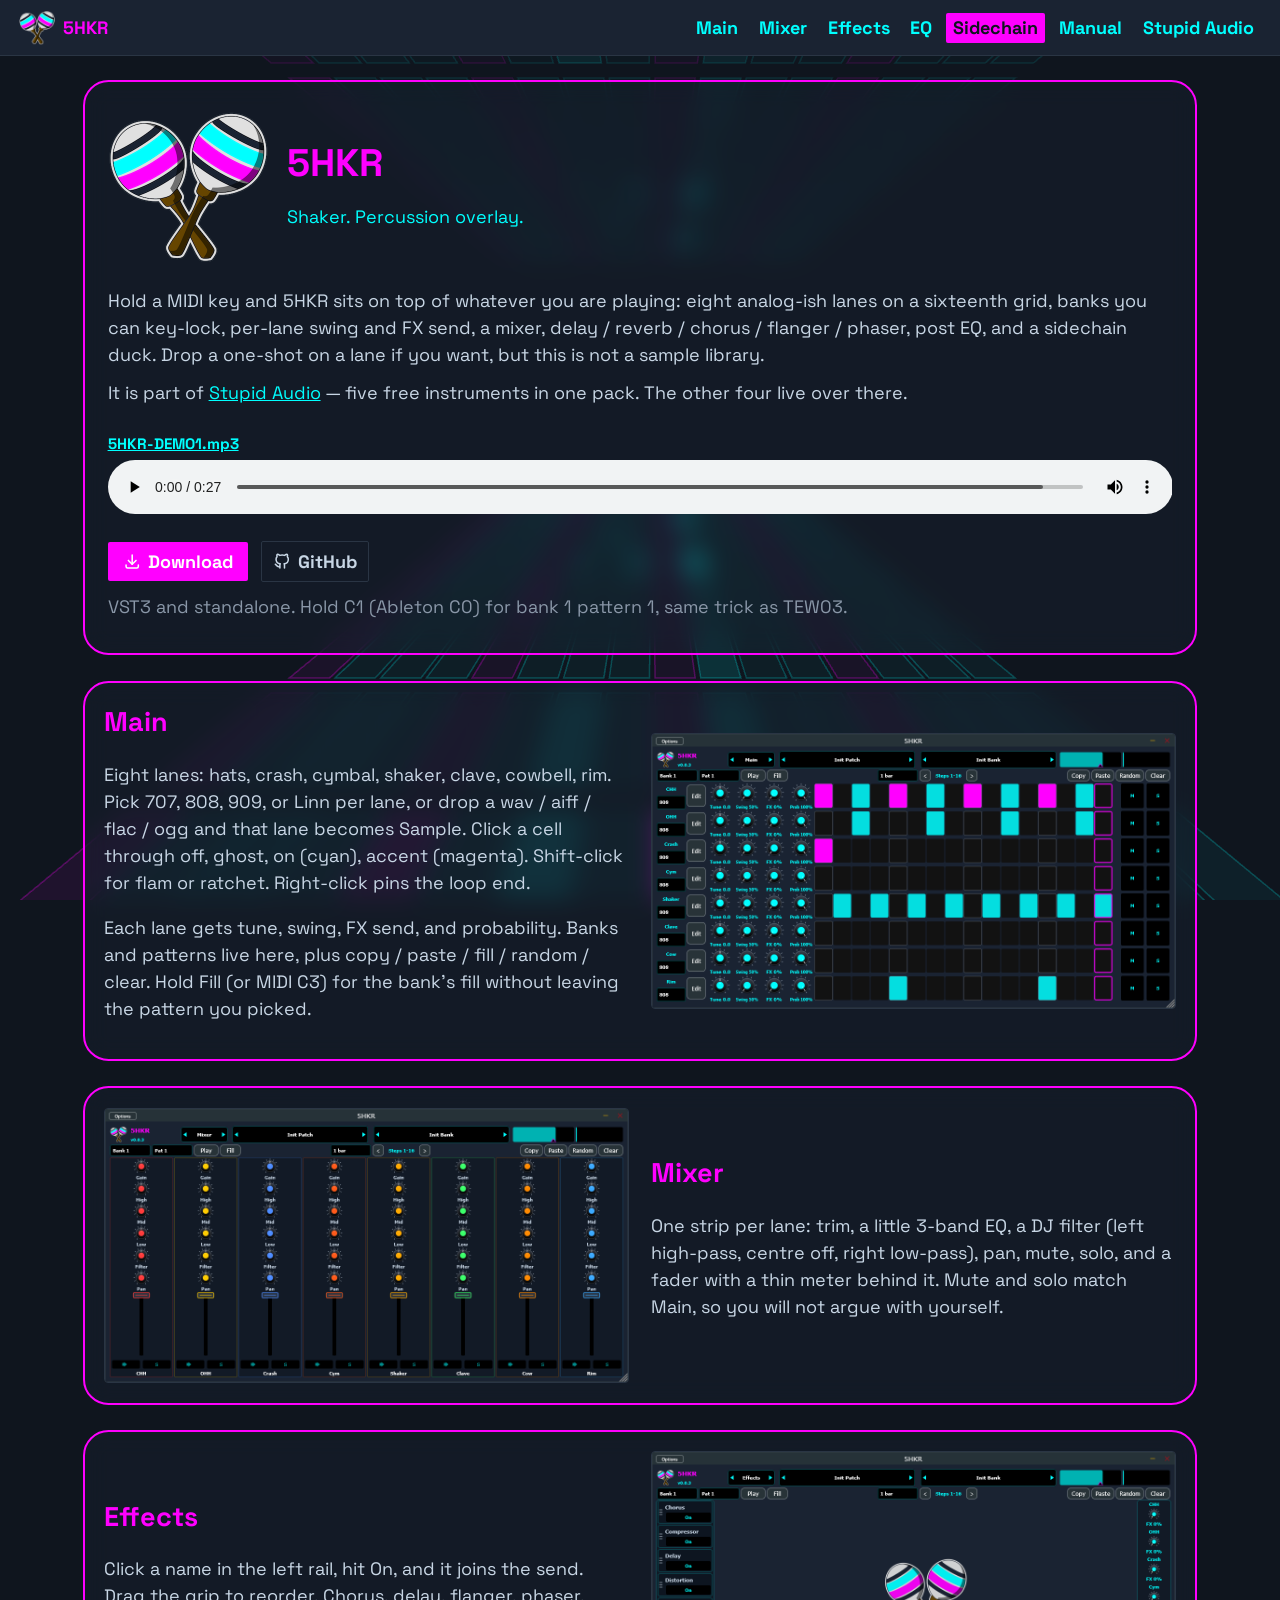
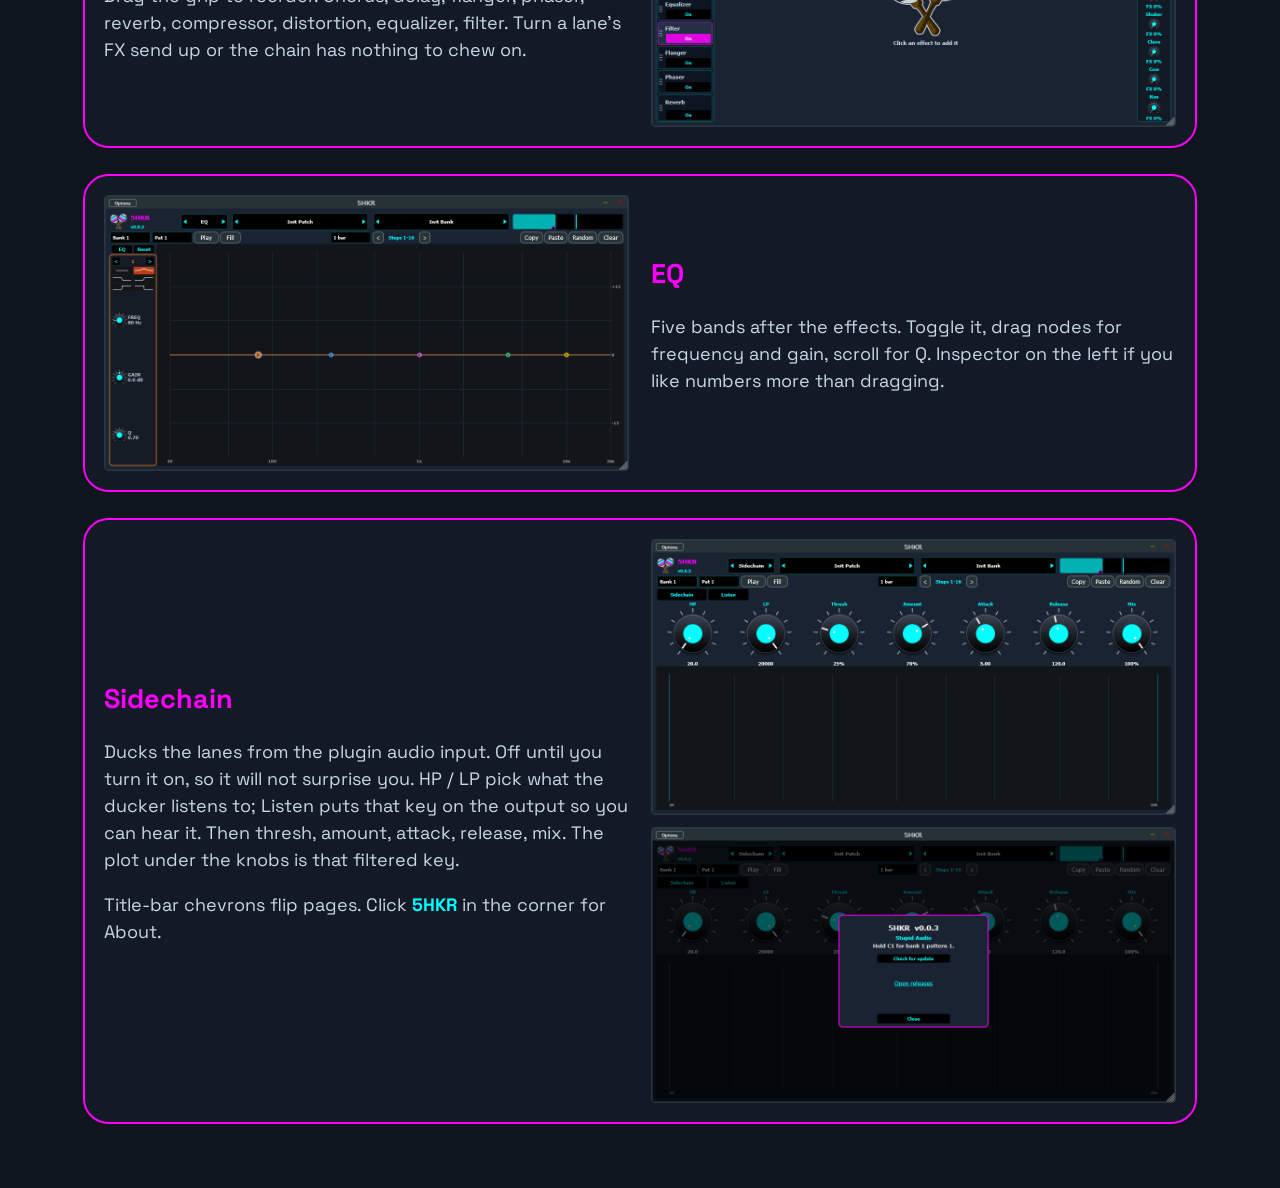
==== commit 4d6fee3a: "use filled Tux for Linux downloads - copy linux symbol from Stupid-Audio - add .icon.tux so fill is " ====
--- a/docs/index.html
+++ b/docs/index.html
@@ -148,7 +148,7 @@
           Windows
         </a>
         <a class="download os" data-os="linux" hidden>
-          <svg class="icon" aria-hidden="true"><use href="icons.svg#linux"></use></svg>
+          <svg class="icon tux" aria-hidden="true"><use href="icons.svg#linux"></use></svg>
           Linux
         </a>
         <a class="download os" data-os="mac" hidden>
@@ -165,7 +165,7 @@
           Windows
         </a>
         <a class="download os" data-os="linux" hidden>
-          <svg class="icon" aria-hidden="true"><use href="icons.svg#linux"></use></svg>
+          <svg class="icon tux" aria-hidden="true"><use href="icons.svg#linux"></use></svg>
           Linux
         </a>
         <a class="download os" data-os="mac" hidden>
--- a/docs/style.css
+++ b/docs/style.css
@@ -49,6 +49,14 @@
   pointer-events: none;
 }
 
+/* Filled Tux. The stroke rule above would erase it. */
+.icon.tux {
+  width: 1.45rem;
+  height: 1.45rem;
+  fill: currentColor;
+  stroke: none;
+}
+
 header {
   position: sticky;
   top: 0;
@@ -139,7 +147,7 @@
 
 .hero-panel,
 .feature {
-  background: rgba(26, 35, 50, 0.8);
+  background: rgba(26, 35, 50, 0.4);
   border: 2px solid var(--magenta);
   border-radius: 1.6rem;
   backdrop-filter: blur(12px);
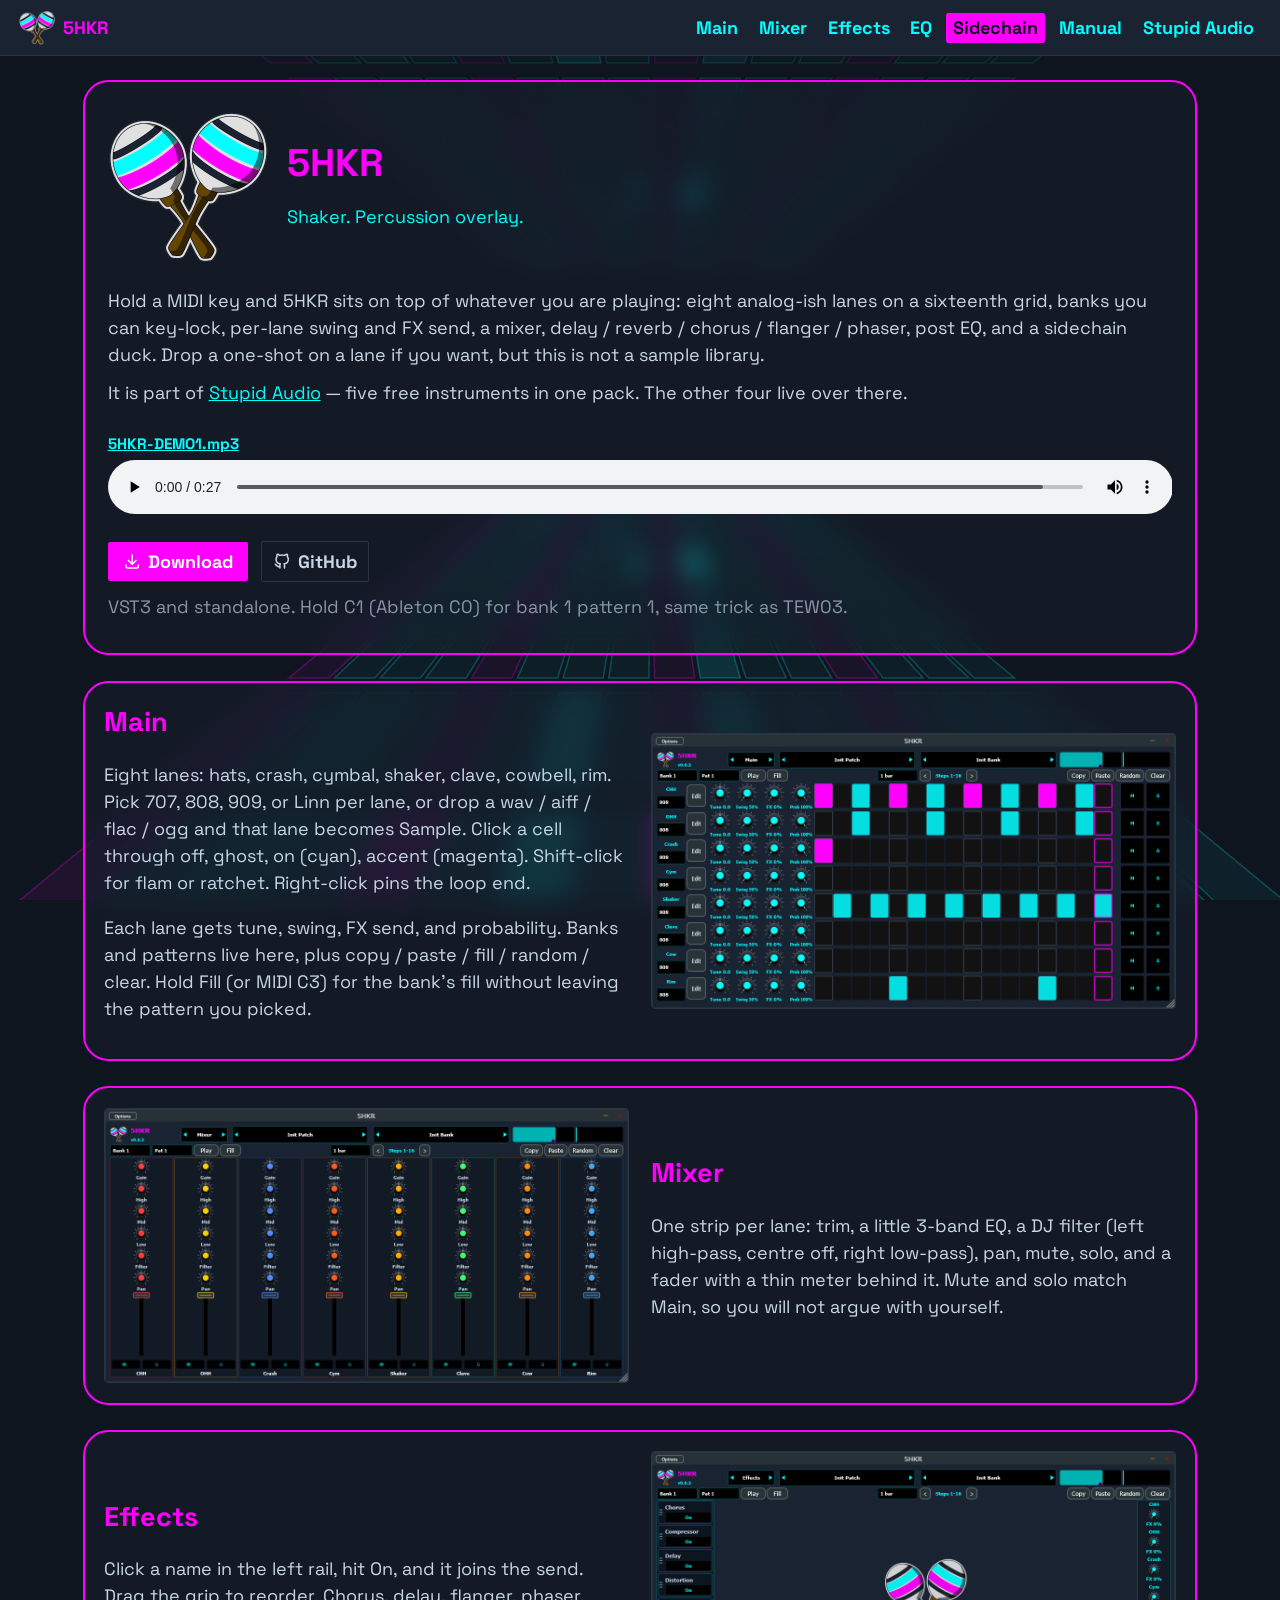
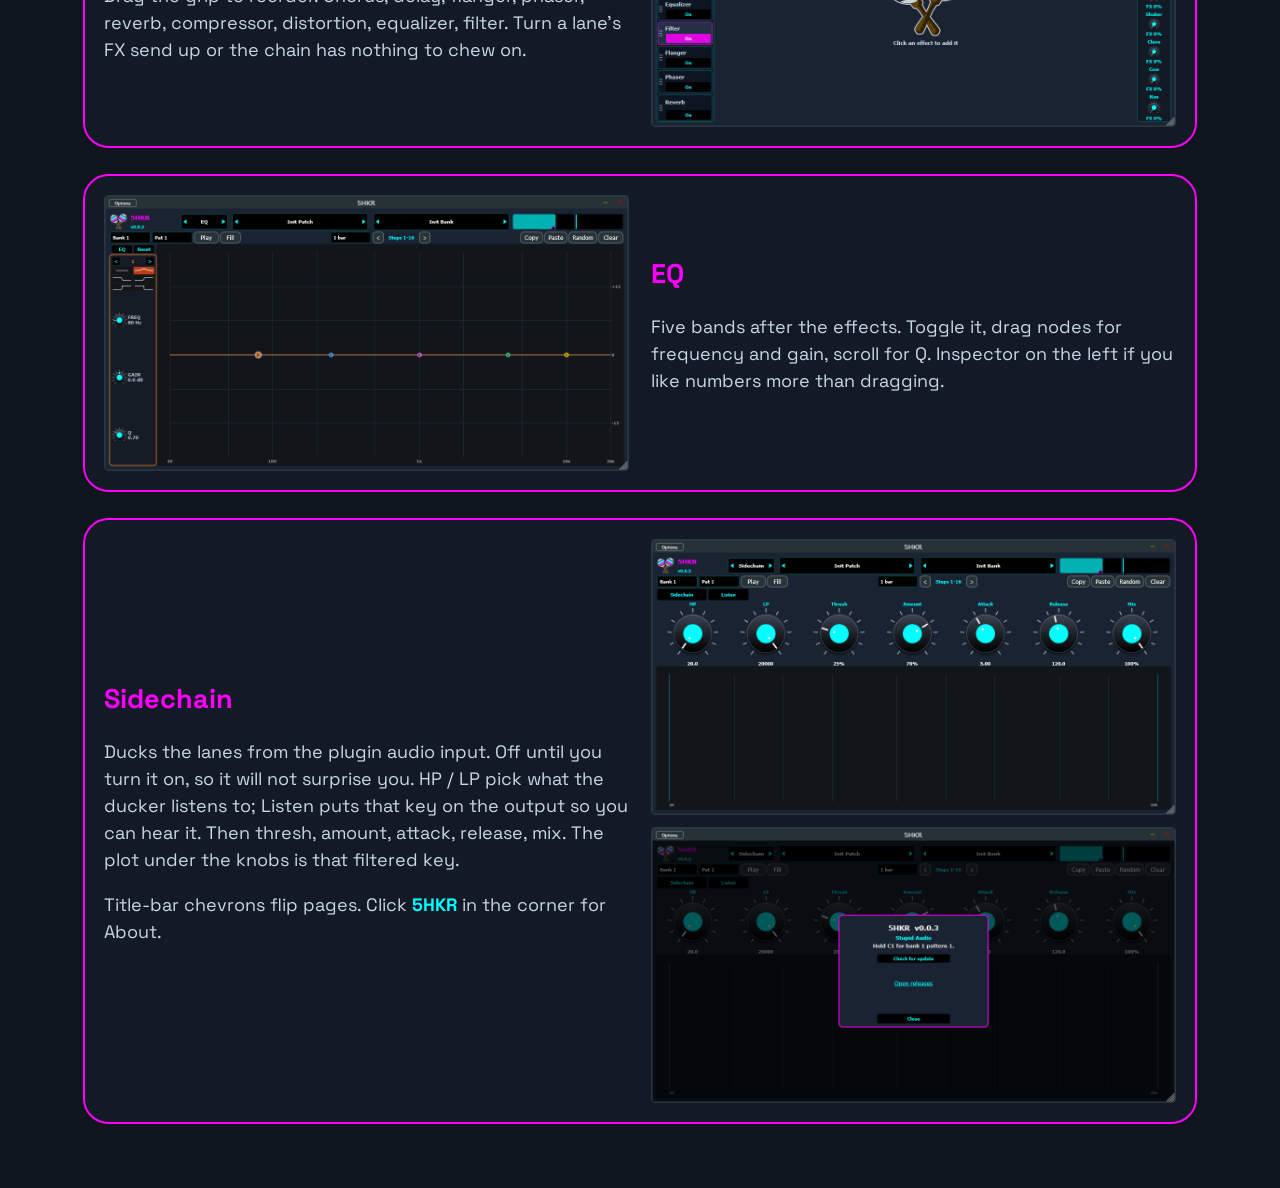
==== commit 2e833275: "tighten og tags on both pages - titles 50-60 chars, leading with the plugin name - og:description un" ====
--- a/docs/index.html
+++ b/docs/index.html
@@ -3,11 +3,12 @@
 <head>
   <meta charset="utf-8">
   <meta name="viewport" content="width=device-width, initial-scale=1">
-  <title>5HKR</title>
-  <meta name="description" content="A free percussion overlay: eight synth lanes, pattern banks, a mixer, FX, EQ, and a sidechain duck. Hold a MIDI key and it grooves over the track. VST3 and standalone.">
+  <title>5HKR — free percussion overlay with eight synth lanes</title>
+  <meta name="description" content="Free percussion overlay: eight synth lanes, pattern banks, mixer, FX, EQ, sidechain duck. VST3.">
   <meta property="og:type" content="website">
-  <meta property="og:title" content="5HKR">
-  <meta property="og:description" content="A free percussion overlay: eight synth lanes, pattern banks, a mixer, FX, EQ, and a sidechain duck. Hold a MIDI key and it grooves over the track. VST3 and standalone.">
+  <meta property="og:site_name" content="Stupid Audio">
+  <meta property="og:title" content="5HKR — free percussion overlay with eight synth lanes">
+  <meta property="og:description" content="Free percussion overlay: eight synth lanes, pattern banks, mixer, FX, EQ, sidechain duck. VST3.">
   <meta property="og:url" content="https://iamtew.github.io/5HKR/">
   <meta property="og:image" content="https://iamtew.github.io/5HKR/ogimage-5HKR.png">
   <meta property="og:image:width" content="1200">
